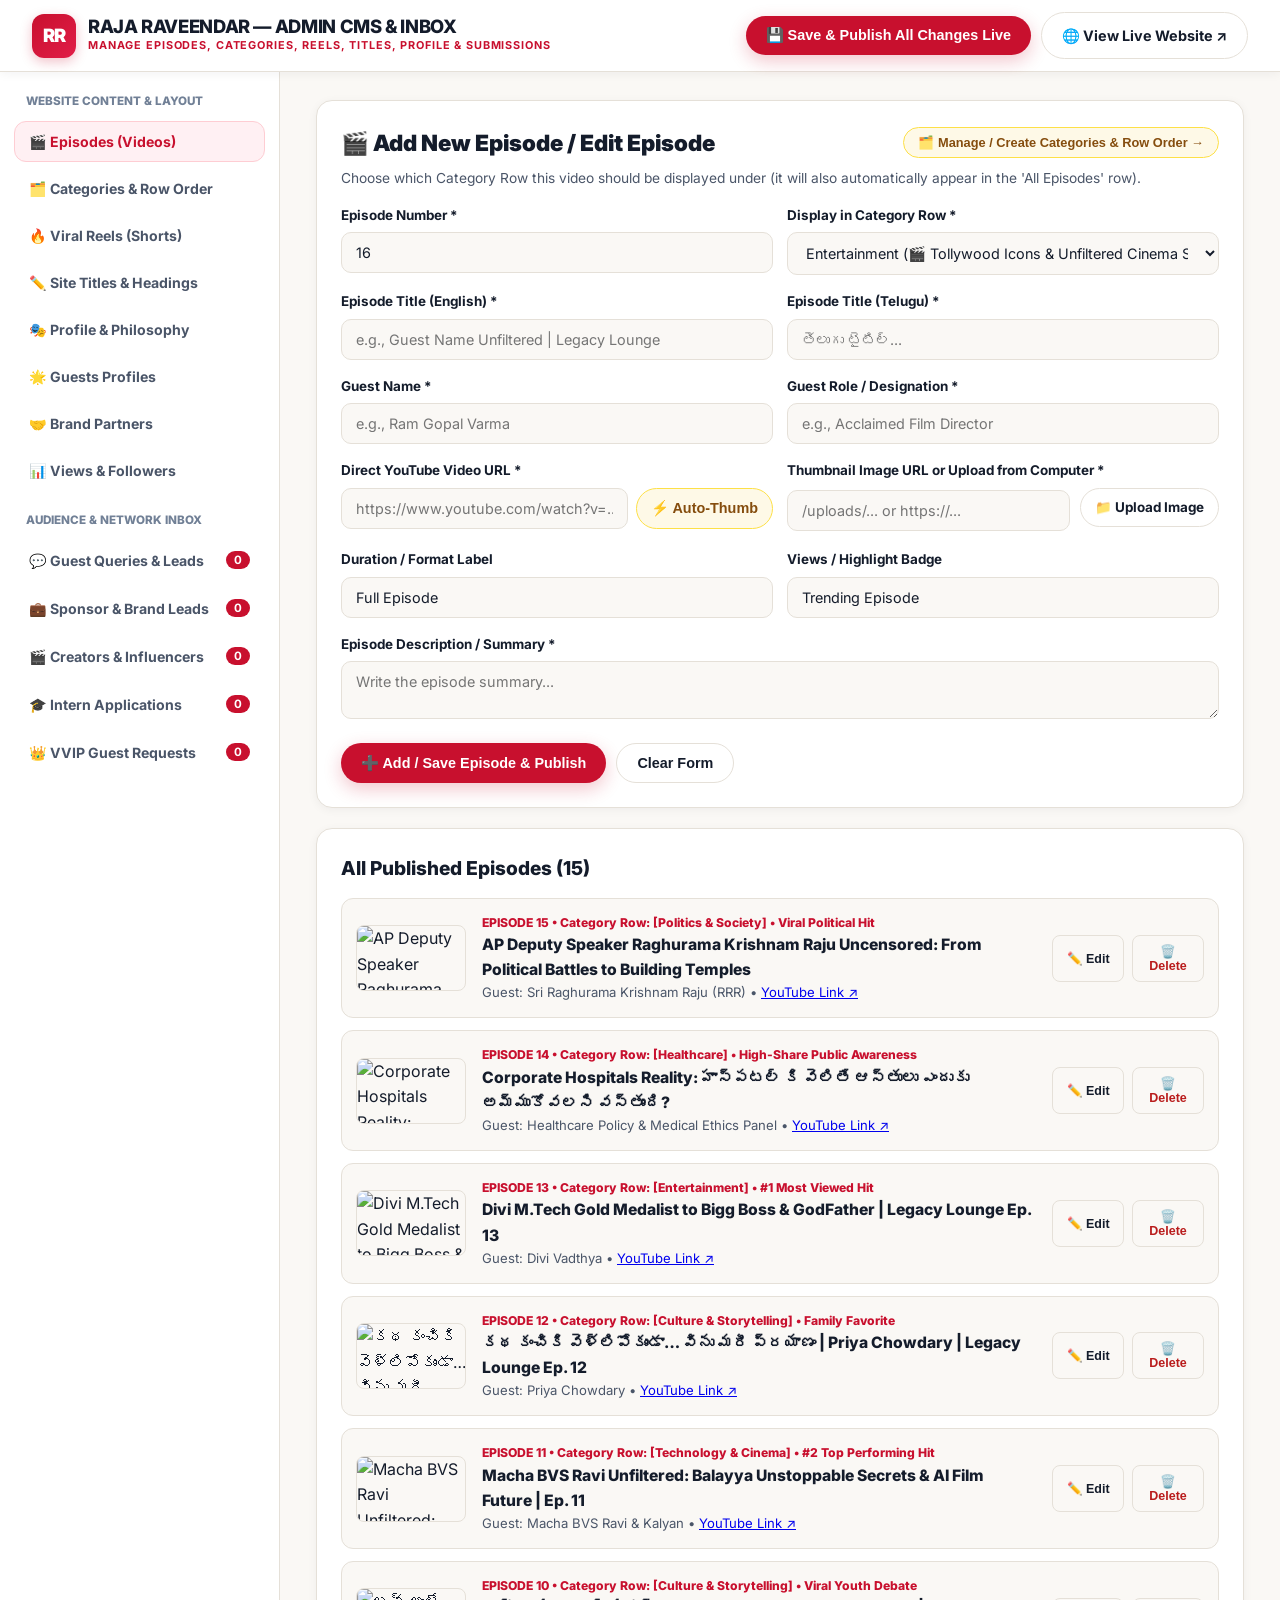
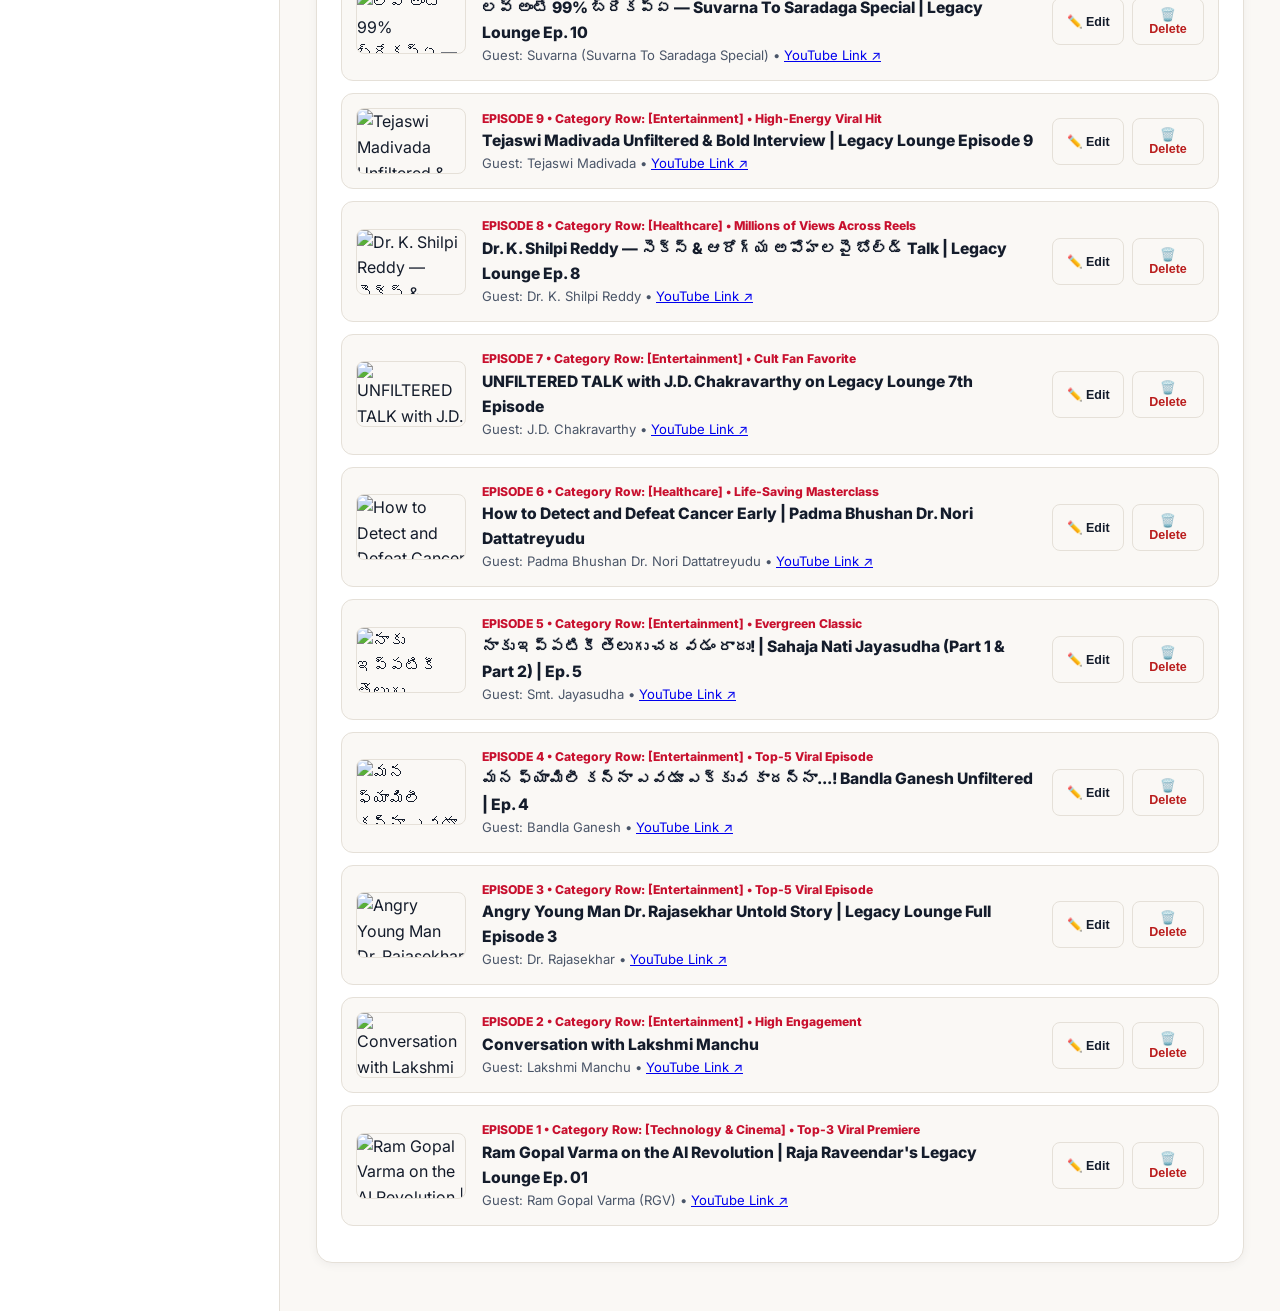
==== admin.html @ 118c758d "Initial commit: Raja Raveendar Legacy Lounge website, Admin CMS, backend server & media" ====
<!DOCTYPE html>
<html lang="en">
<head>
  <meta charset="UTF-8" />
  <meta name="viewport" content="width=device-width, initial-scale=1.0" />
  <title>Admin CMS & Leads Portal | Raja Raveendar Official Website</title>
  <link rel="preconnect" href="https://fonts.googleapis.com" />
  <link rel="preconnect" href="https://fonts.gstatic.com" crossorigin />
  <link href="https://fonts.googleapis.com/css2?family=Inter:wght@400;500;600;700;800;900&display=swap" rel="stylesheet" />
  <link rel="stylesheet" href="styles.css" />
  <style>
    .admin-layout {
      display: grid;
      grid-template-columns: 280px 1fr;
      min-height: calc(100vh - 75px);
    }
    .admin-sidebar {
      background: var(--bg-surface);
      border-right: 1px solid var(--border-light);
      padding: 20px 14px;
      display: flex;
      flex-direction: column;
      gap: 6px;
    }
    .admin-nav-btn {
      width: 100%;
      text-align: left;
      padding: 11px 14px;
      border-radius: 12px;
      border: 1px solid transparent;
      background: transparent;
      font-family: inherit;
      font-size: 0.88rem;
      font-weight: 700;
      color: var(--text-secondary);
      cursor: pointer;
      display: flex;
      align-items: center;
      justify-content: space-between;
      transition: var(--transition);
    }
    .admin-nav-btn:hover {
      background: var(--bg-primary);
      color: var(--text-primary);
    }
    .admin-nav-btn.active {
      background: var(--accent-crimson-light);
      color: var(--accent-crimson);
      border-color: #FECDD3;
    }
    .admin-main {
      padding: 28px 36px;
      background: var(--bg-primary);
    }
    .cms-card {
      background: var(--bg-surface);
      border: 1px solid var(--border-light);
      border-radius: 16px;
      padding: 24px;
      margin-bottom: 20px;
      box-shadow: var(--shadow-sm);
    }
    .cms-item-row {
      display: grid;
      grid-template-columns: 110px 1fr auto;
      gap: 16px;
      align-items: center;
      padding: 14px;
      border: 1px solid var(--border-light);
      border-radius: 12px;
      margin-bottom: 12px;
      background: var(--bg-primary);
    }
    .cms-item-row img {
      width: 110px;
      height: 66px;
      object-fit: cover;
      border-radius: 8px;
      border: 1px solid var(--border-light);
    }
    .inbox-badge {
      background: var(--accent-crimson);
      color: #FFF;
      font-size: 0.72rem;
      padding: 2px 8px;
      border-radius: 999px;
    }
    .upload-box {
      display: flex;
      gap: 10px;
      align-items: center;
      flex-wrap: wrap;
    }
  </style>
</head>
<body>

  <!-- Top Admin Header -->
  <header class="navbar">
    <div class="brand-logo">
      <div class="brand-monogram">RR</div>
      <div class="brand-text">
        <h1>RAJA RAVEENDAR — ADMIN CMS & INBOX</h1>
        <span>MANAGE EPISODES, CATEGORIES, REELS, TITLES, PROFILE & SUBMISSIONS</span>
      </div>
    </div>
    <div class="nav-actions">
      <button class="btn btn-primary" onclick="saveAllSiteDataToBackend()">
        💾 Save & Publish All Changes Live
      </button>
      <a href="index.html" target="_blank" class="btn btn-secondary">
        🌐 View Live Website ↗
      </a>
    </div>
  </header>

  <div class="admin-layout">
    <!-- Left Sidebar Navigation -->
    <aside class="admin-sidebar">
      <div style="font-size:0.73rem; font-weight:800; color:var(--text-muted); padding:0 12px 4px; text-transform:uppercase;">
        Website Content & Layout
      </div>
      <button class="admin-nav-btn active" data-tab="episodes" onclick="switchAdminTab('episodes')">
        <span>🎬 Episodes (Videos)</span>
      </button>
      <button class="admin-nav-btn" data-tab="categories" onclick="switchAdminTab('categories')">
        <span>🗂️ Categories & Row Order</span>
      </button>
      <button class="admin-nav-btn" data-tab="reels" onclick="switchAdminTab('reels')">
        <span>🔥 Viral Reels (Shorts)</span>
      </button>
      <button class="admin-nav-btn" data-tab="headings" onclick="switchAdminTab('headings')">
        <span>✏️ Site Titles & Headings</span>
      </button>
      <button class="admin-nav-btn" data-tab="personas" onclick="switchAdminTab('personas')">
        <span>🎭 Profile & Philosophy</span>
      </button>
      <button class="admin-nav-btn" data-tab="guests" onclick="switchAdminTab('guests')">
        <span>🌟 Guests Profiles</span>
      </button>
      <button class="admin-nav-btn" data-tab="sponsors" onclick="switchAdminTab('sponsors')">
        <span>🤝 Brand Partners</span>
      </button>
      <button class="admin-nav-btn" data-tab="stats" onclick="switchAdminTab('stats')">
        <span>📊 Views & Followers</span>
      </button>

      <div style="font-size:0.73rem; font-weight:800; color:var(--text-muted); padding:14px 12px 4px; text-transform:uppercase;">
        Audience & Network Inbox
      </div>
      <button class="admin-nav-btn" data-tab="inbox-guests" onclick="switchAdminTab('inbox-guests')">
        <span>💬 Guest Queries & Leads</span>
        <span class="inbox-badge" id="count-guestMessages">0</span>
      </button>
      <button class="admin-nav-btn" data-tab="inbox-sponsors" onclick="switchAdminTab('inbox-sponsors')">
        <span>💼 Sponsor & Brand Leads</span>
        <span class="inbox-badge" id="count-sponsorInquiries">0</span>
      </button>
      <button class="admin-nav-btn" data-tab="inbox-creators" onclick="switchAdminTab('inbox-creators')">
        <span>🎬 Creators & Influencers</span>
        <span class="inbox-badge" id="count-creatorRegistrations">0</span>
      </button>
      <button class="admin-nav-btn" data-tab="inbox-interns" onclick="switchAdminTab('inbox-interns')">
        <span>🎓 Intern Applications</span>
        <span class="inbox-badge" id="count-internshipApplications">0</span>
      </button>
      <button class="admin-nav-btn" data-tab="inbox-vvip" onclick="switchAdminTab('inbox-vvip')">
        <span>👑 VVIP Guest Requests</span>
        <span class="inbox-badge" id="count-vvipApplications">0</span>
      </button>
    </aside>

    <!-- Main Content Area -->
    <main class="admin-main" id="admin-main-panel"></main>
  </div>

  <div class="toast-container" id="toast-container"></div>

  <script src="data.js"></script>
  <script>
    let currentTab = "episodes";
    let editingEpisodeIndex = -1;
    let editingReelIndex = -1;
    let editingPersonaIndex = 0;
    let editingCategoryIndex = -1;
    let editingGuestIndex = -1;
    let editingSponsorIndex = -1;

    let submissionsData = {
      guestMessages: [],
      sponsorInquiries: [],
      brandMessages: [],
      creatorRegistrations: [],
      internshipApplications: [],
      vvipApplications: [],
      viewerQuestions: [],
      episodeComments: []
    };

    // Ensure categories array exists
    if (!window.RR_DATA.categories || !window.RR_DATA.categories.length) {
      window.RR_DATA.categories = [
        { id: "cat-all", name: "All Episodes", rowTitleEn: "🏆 Raja’s Legacy Lounge — All 15 Published Episodes", rowTitleTe: "🏆 రాజాస్ లెగసీ లాంజ్ — మొత్తం 15 ఎపిసోడ్‌లు", isAllRow: true, visible: true },
        { id: "cat-ent", name: "Entertainment", rowTitleEn: "🎬 Tollywood Icons & Unfiltered Cinema Stories", rowTitleTe: "🎬 సినిమా ప్రముఖుల అన్‌ఫిల్టర్డ్ ఎపిసోడ్‌లు (Entertainment)", isAllRow: false, visible: true },
        { id: "cat-health", name: "Healthcare", rowTitleEn: "🏥 Healthcare: Dr. Nori Dattatreyudu, Dr. K. Shilpi Reddy & Hospital Reality", rowTitleTe: "🏥 ఆరోగ్యం, క్యాన్సర్ అవగాహన & కార్పొరేట్ హాస్పిటల్స్ (Healthcare)", isAllRow: false, visible: true },
        { id: "cat-tech", name: "Technology & Cinema", rowTitleEn: "🤖 AI in Cinema & Show Strategy (RGV, Macha BVS Ravi)", rowTitleTe: "🤖 సినిమాపై AI ప్రభావం & వ్యూహాలు (Technology & Cinema)", isAllRow: false, visible: true },
        { id: "cat-culture", name: "Culture & Storytelling", rowTitleEn: "📚 Culture, Indian Epics & Youth Perspectives", rowTitleTe: "📚 సంస్కృతి, కథలు & యువత (Culture & Storytelling)", isAllRow: false, visible: true },
        { id: "cat-politics", name: "Politics & Society", rowTitleEn: "🏛️ Politics, Governance & Grassroots Leadership", rowTitleTe: "🏛️ రాజకీయాలు & ప్రజా పాలన (Politics & Society)", isAllRow: false, visible: true }
      ];
    }

    function extractYouTubeId(url) {
      if (!url) return null;
      const match = String(url).match(/(?:v=|youtu\.be\/|embed\/|shorts\/)([a-zA-Z0-9_-]{11})/);
      return match && match[1] ? match[1] : null;
    }

    function resolveThumbUrl(thumb, fallbackVideoUrl) {
      const ytFromThumb = extractYouTubeId(thumb);
      if (ytFromThumb && !String(thumb).includes("img.youtube.com")) {
        return `https://img.youtube.com/vi/${ytFromThumb}/hqdefault.jpg`;
      }
      if (!thumb || thumb.trim() === "") {
        const ytFromVideo = extractYouTubeId(fallbackVideoUrl);
        if (ytFromVideo) return `https://img.youtube.com/vi/${ytFromVideo}/hqdefault.jpg`;
      }
      return thumb;
    }

    function showToast(msg) {
      const c = document.getElementById("toast-container");
      const t = document.createElement("div");
      t.className = "toast";
      t.innerHTML = msg;
      c.appendChild(t);
      setTimeout(() => t.remove(), 4000);
    }

    async function fetchSubmissions() {
      try {
        const res = await fetch("/api/submissions");
        const json = await res.json();
        if (json.ok && json.submissions) {
          submissionsData = json.submissions;
          updateInboxCounters();
        }
      } catch (e) {}
    }

    function updateInboxCounters() {
      const keys = ["guestMessages", "sponsorInquiries", "creatorRegistrations", "internshipApplications", "vvipApplications"];
      keys.forEach((k) => {
        const el = document.getElementById("count-" + k);
        if (el) {
          let total = (submissionsData[k] || []).length;
          if (k === "sponsorInquiries") total += (submissionsData.brandMessages || []).length;
          el.textContent = total;
        }
      });
    }

    async function saveAllSiteDataToBackend() {
      try {
        const res = await fetch("/api/admin/save-data", {
          method: "POST",
          headers: { "Content-Type": "application/json" },
          body: JSON.stringify({ data: window.RR_DATA })
        });
        const json = await res.json();
        if (json.ok) {
          showToast("✅ Published! All changes are now live on the main website.");
        } else {
          showToast("❌ Error saving: " + json.error);
        }
      } catch (err) {
        showToast("❌ Could not connect to server.py.");
      }
    }

    async function uploadImageFile(fileInputEl, targetInputId, previewImgId) {
      const file = fileInputEl.files[0];
      if (!file) return;
      const reader = new FileReader();
      reader.onload = async function (evt) {
        const dataUrl = evt.target.result;
        try {
          const res = await fetch("/api/upload", {
            method: "POST",
            headers: { "Content-Type": "application/json" },
            body: JSON.stringify({ filename: file.name, dataUrl })
          });
          const json = await res.json();
          if (json.ok) {
            document.getElementById(targetInputId).value = json.url;
            if (previewImgId && document.getElementById(previewImgId)) {
              document.getElementById(previewImgId).src = json.url;
            }
            showToast("📸 Image uploaded to " + json.url);
          }
        } catch (e) {
          showToast("❌ Upload failed: " + e.message);
        }
      };
      reader.readAsDataURL(file);
    }

    function autoFetchYouTubeThumb(ytInputId, thumbInputId) {
      const url = document.getElementById(ytInputId).value.trim();
      const ytId = extractYouTubeId(url);
      if (ytId) {
        const thumbUrl = `https://img.youtube.com/vi/${ytId}/hqdefault.jpg`;
        document.getElementById(thumbInputId).value = thumbUrl;
        showToast("✅ Auto-filled YouTube Thumbnail for Video ID: " + ytId);
      } else {
        showToast("ℹ️ Paste a YouTube video or Shorts URL (e.g. https://www.youtube.com/watch?v=... or /shorts/...) to auto-fetch thumbnail.");
      }
    }

    function switchAdminTab(tab) {
      currentTab = tab;
      document.querySelectorAll(".admin-nav-btn").forEach((b) => {
        b.classList.toggle("active", b.dataset.tab === tab);
      });
      renderCurrentTab();
    }

    function renderCurrentTab() {
      const panel = document.getElementById("admin-main-panel");
      if (currentTab === "episodes") return renderEpisodesCMS(panel);
      if (currentTab === "categories") return renderCategoriesCMS(panel);
      if (currentTab === "reels") return renderReelsCMS(panel);
      if (currentTab === "headings") return renderHeadingsCMS(panel);
      if (currentTab === "personas") return renderPersonasCMS(panel);
      if (currentTab === "guests") return renderGuestsCMS(panel);
      if (currentTab === "sponsors") return renderSponsorsCMS(panel);
      if (currentTab === "stats") return renderStatsCMS(panel);
      if (currentTab.startsWith("inbox-")) return renderInboxTab(panel, currentTab);
    }

    // ========================================================================
    // TAB 1: EPISODES CMS (Dynamic Category Selector)
    // ========================================================================
    function renderEpisodesCMS(panel) {
      const eps = window.RR_DATA.episodes;
      const selectableCats = window.RR_DATA.categories.filter((c) => !c.isAllRow);
      panel.innerHTML = `
        <div class="cms-card">
          <div style="display:flex; justify-content:space-between; align-items:center; flex-wrap:wrap; gap:10px; margin-bottom:6px;">
            <h2 style="font-size:1.4rem; font-weight:900;">🎬 Add New Episode / Edit Episode</h2>
            <button class="btn btn-gold" style="padding:7px 14px; font-size:0.8rem;" onclick="switchAdminTab('categories')">
              🗂️ Manage / Create Categories & Row Order →
            </button>
          </div>
          <p style="font-size:0.86rem; color:var(--text-secondary); margin-bottom:16px;">
            Choose which Category Row this video should be displayed under (it will also automatically appear in the 'All Episodes' row).
          </p>
          <form onsubmit="saveEpisodeForm(event)">
            <div class="dual-forms-grid" style="gap:14px;">
              <div class="form-group">
                <label>Episode Number *</label>
                <input type="number" id="ep-num" class="form-control" value="${eps.length + 1}" required />
              </div>
              <div class="form-group">
                <label>Display in Category Row *</label>
                <select id="ep-cat" class="form-control">
                  ${selectableCats.map((c) => `<option value="${c.name}">${c.name} (${c.rowTitleEn})</option>`).join("")}
                </select>
              </div>
            </div>
            <div class="dual-forms-grid" style="gap:14px;">
              <div class="form-group">
                <label>Episode Title (English) *</label>
                <input type="text" id="ep-title-en" class="form-control" placeholder="e.g., Guest Name Unfiltered | Legacy Lounge" required />
              </div>
              <div class="form-group">
                <label>Episode Title (Telugu) *</label>
                <input type="text" id="ep-title-te" class="form-control" placeholder="తెలుగు టైటిల్..." required />
              </div>
            </div>
            <div class="dual-forms-grid" style="gap:14px;">
              <div class="form-group">
                <label>Guest Name *</label>
                <input type="text" id="ep-guest" class="form-control" placeholder="e.g., Ram Gopal Varma" required />
              </div>
              <div class="form-group">
                <label>Guest Role / Designation *</label>
                <input type="text" id="ep-role" class="form-control" placeholder="e.g., Acclaimed Film Director" required />
              </div>
            </div>
            <div class="dual-forms-grid" style="gap:14px;">
              <div class="form-group">
                <label>Direct YouTube Video URL *</label>
                <div style="display:flex; gap:8px;">
                  <input type="text" id="ep-yt" class="form-control" placeholder="https://www.youtube.com/watch?v=..." oninput="autoFetchYouTubeThumb('ep-yt', 'ep-thumb')" required />
                  <button type="button" class="btn btn-gold" style="white-space:nowrap; padding:8px 14px;" onclick="autoFetchYouTubeThumb('ep-yt', 'ep-thumb')">
                    ⚡ Auto-Thumb
                  </button>
                </div>
              </div>
              <div class="form-group">
                <label>Thumbnail Image URL or Upload from Computer *</label>
                <div class="upload-box">
                  <input type="text" id="ep-thumb" class="form-control" style="flex:1;" placeholder="/uploads/... or https://..." required />
                  <label class="btn btn-secondary" style="padding:8px 14px; cursor:pointer;">
                    📁 Upload Image
                    <input type="file" accept="image/*" style="display:none;" onchange="uploadImageFile(this, 'ep-thumb')" />
                  </label>
                </div>
              </div>
            </div>
            <div class="dual-forms-grid" style="gap:14px;">
              <div class="form-group">
                <label>Duration / Format Label</label>
                <input type="text" id="ep-dur" class="form-control" value="Full Episode" />
              </div>
              <div class="form-group">
                <label>Views / Highlight Badge</label>
                <input type="text" id="ep-views" class="form-control" value="Trending Episode" />
              </div>
            </div>
            <div class="form-group">
              <label>Episode Description / Summary *</label>
              <textarea id="ep-sum" rows="2" class="form-control" placeholder="Write the episode summary..." required></textarea>
            </div>
            <div style="display:flex; gap:10px;">
              <button type="submit" class="btn btn-primary" id="ep-submit-btn">➕ Add / Save Episode & Publish</button>
              <button type="button" class="btn btn-secondary" onclick="resetEpisodeForm()">Clear Form</button>
            </div>
          </form>
        </div>

        <div class="cms-card">
          <h3 style="font-size:1.2rem; font-weight:800; margin-bottom:14px;">All Published Episodes (${eps.length})</h3>
          ${eps
            .map(
              (ep, idx) => `
            <div class="cms-item-row">
              <img src="${resolveThumbUrl(ep.thumbnail, ep.youtubeUrl)}" alt="${ep.title}" />
              <div>
                <div style="font-size:0.76rem; font-weight:800; color:var(--accent-crimson);">EPISODE ${ep.epNumber} • Category Row: [${ep.category}] • ${ep.views}</div>
                <div style="font-weight:800; font-size:0.98rem;">${ep.title}</div>
                <div style="font-size:0.82rem; color:var(--text-secondary);">Guest: ${ep.guestName} • <a href="${ep.youtubeUrl}" target="_blank">YouTube Link ↗</a></div>
              </div>
              <div style="display:flex; gap:8px;">
                <button class="ep-btn-sm" onclick="loadEpisodeIntoForm(${idx})">✏️ Edit</button>
                <button class="ep-btn-sm" style="color:#B91C1C;" onclick="deleteEpisode(${idx})">🗑️ Delete</button>
              </div>
            </div>
          `
            )
            .join("")}
        </div>
      `;
    }

    function loadEpisodeIntoForm(idx) {
      editingEpisodeIndex = idx;
      const ep = window.RR_DATA.episodes[idx];
      document.getElementById("ep-num").value = ep.epNumber;
      const catSel = document.getElementById("ep-cat");
      if (![...catSel.options].some((o) => o.value === ep.category)) {
        const opt = document.createElement("option");
        opt.value = ep.category;
        opt.textContent = ep.category;
        catSel.appendChild(opt);
      }
      catSel.value = ep.category;
      document.getElementById("ep-title-en").value = ep.title;
      document.getElementById("ep-title-te").value = ep.titleTe;
      document.getElementById("ep-guest").value = ep.guestName;
      document.getElementById("ep-role").value = ep.guestRole;
      document.getElementById("ep-yt").value = ep.youtubeUrl;
      document.getElementById("ep-thumb").value = ep.thumbnail;
      document.getElementById("ep-dur").value = ep.duration;
      document.getElementById("ep-views").value = ep.views;
      document.getElementById("ep-sum").value = ep.summary;
      document.getElementById("ep-submit-btn").textContent = "💾 Update Episode #" + ep.epNumber;
      window.scrollTo({ top: 0, behavior: "smooth" });
    }

    function resetEpisodeForm() {
      editingEpisodeIndex = -1;
      renderCurrentTab();
    }

    async function saveEpisodeForm(e) {
      e.preventDefault();
      const epNum = parseInt(document.getElementById("ep-num").value, 10);
      const ytUrl = document.getElementById("ep-yt").value.trim();
      let thumbUrl = document.getElementById("ep-thumb").value.trim();
      thumbUrl = resolveThumbUrl(thumbUrl, ytUrl);

      const newObj = {
        id: "ep-" + String(epNum).padStart(2, "0"),
        epNumber: epNum,
        category: document.getElementById("ep-cat").value,
        categoryLabel: document.getElementById("ep-cat").value,
        title: document.getElementById("ep-title-en").value.trim(),
        titleTe: document.getElementById("ep-title-te").value.trim(),
        guestId: "guest-" + String(epNum).padStart(2, "0"),
        guestName: document.getElementById("ep-guest").value.trim(),
        guestRole: document.getElementById("ep-role").value.trim(),
        duration: document.getElementById("ep-dur").value.trim(),
        views: document.getElementById("ep-views").value.trim(),
        releaseBadge: `EPISODE ${String(epNum).padStart(2, "0")}`,
        thumbnail: thumbUrl,
        youtubeUrl: ytUrl,
        summary: document.getElementById("ep-sum").value.trim(),
        takeaways: [
          "Unfiltered conversation on Raja's Legacy Lounge",
          "Key insights shared by " + document.getElementById("ep-guest").value.trim()
        ],
        references: [],
        discussions: [],
        poll: {
          question: "What did you enjoy most about this episode?",
          options: ["Unfiltered honesty", "Guest life lessons", "Raja Raveendar's questions", "Inspiring takeaways"],
          couponCode: "LEGACY" + epNum,
          sponsorReward: "Exclusive Partner Privilege Voucher"
        }
      };

      if (editingEpisodeIndex >= 0) {
        const old = window.RR_DATA.episodes[editingEpisodeIndex];
        newObj.takeaways = old.takeaways || newObj.takeaways;
        newObj.poll = old.poll || newObj.poll;
        window.RR_DATA.episodes[editingEpisodeIndex] = newObj;
        editingEpisodeIndex = -1;
      } else {
        window.RR_DATA.episodes.unshift(newObj);
      }

      await saveAllSiteDataToBackend();
      renderCurrentTab();
    }

    async function deleteEpisode(idx) {
      if (!confirm("Delete this episode?")) return;
      window.RR_DATA.episodes.splice(idx, 1);
      await saveAllSiteDataToBackend();
      renderCurrentTab();
    }

    // ========================================================================
    // TAB 2: CATEGORIES & ROW POSITION MANAGER
    // ========================================================================
    function renderCategoriesCMS(panel) {
      const cats = window.RR_DATA.categories;
      panel.innerHTML = `
        <div class="cms-card">
          <h2 style="font-size:1.4rem; font-weight:900; margin-bottom:6px;">🗂️ Create Category & Position Video Rows</h2>
          <p style="font-size:0.88rem; color:var(--text-secondary); margin-bottom:18px;">
            Every category below is displayed as a horizontal Netflix-style video row on your website (no clicking required by visitors). Use <strong>⬆️ Move Up</strong> and <strong>⬇️ Move Down</strong> to change the exact order of rows, or create a new category!
          </p>

          <form onsubmit="saveCategoryForm(event)" style="background:var(--bg-primary); padding:18px; border-radius:12px; border:1px solid var(--border-light); margin-bottom:20px;">
            <div style="font-weight:800; margin-bottom:10px;" id="cat-form-heading">➕ Create a New Category Row</div>
            <div class="dual-forms-grid" style="gap:12px;">
              <div class="form-group">
                <label>Category Short Name (Used in Episode Dropdown) *</label>
                <input type="text" id="cat-name" class="form-control" placeholder="e.g., Spiritual & Life / Business" required />
              </div>
              <div class="form-group">
                <label>Row Heading Displayed on Site (English) *</label>
                <input type="text" id="cat-title-en" class="form-control" placeholder="e.g., 🕉️ Spiritual & Life Wisdom Episodes" required />
              </div>
            </div>
            <div class="form-group">
              <label>Row Heading Displayed on Site (Telugu) *</label>
              <input type="text" id="cat-title-te" class="form-control" placeholder="e.g., 🕉️ ఆధ్యాత్మిక & జీవన విధానం ఎపిసోడ్‌లు" required />
            </div>
            <div style="display:flex; gap:10px;">
              <button type="submit" class="btn btn-primary" id="cat-submit-btn">➕ Save Category Row & Publish</button>
              <button type="button" class="btn btn-secondary" onclick="editingCategoryIndex=-1; renderCurrentTab();">Reset</button>
            </div>
          </form>

          <h3 style="font-size:1.15rem; font-weight:800; margin-bottom:12px;">Current Category Rows & Display Order (Top to Bottom)</h3>
          ${cats
            .map((c, idx) => {
              const count = c.isAllRow
                ? window.RR_DATA.episodes.length
                : window.RR_DATA.episodes.filter((e) => e.category === c.name).length;
              return `
              <div class="cms-item-row" style="grid-template-columns: 50px 1fr auto;">
                <div style="font-weight:900; font-size:1.1rem; color:var(--accent-crimson); text-align:center;">
                  #${idx + 1}
                </div>
                <div>
                  <div style="font-weight:800; font-size:1rem;">
                    ${c.rowTitleEn}
                    <span class="pill-badge ${c.visible !== false ? "pill-gold" : ""}" style="margin-left:6px;">
                      ${c.name} (${count} Videos)
                    </span>
                  </div>
                  <div style="font-size:0.82rem; color:var(--text-secondary); margin-top:2px;">Telugu: ${c.rowTitleTe}</div>
                </div>
                <div style="display:flex; gap:6px; align-items:center; flex-wrap:wrap;">
                  <button class="ep-btn-sm" onclick="moveCategory(${idx}, -1)" ${idx === 0 ? "disabled" : ""} title="Move Row Up">⬆️ Up</button>
                  <button class="ep-btn-sm" onclick="moveCategory(${idx}, 1)" ${idx === cats.length - 1 ? "disabled" : ""} title="Move Row Down">⬇️ Down</button>
                  <button class="ep-btn-sm" onclick="toggleCategoryVisibility(${idx})">
                    ${c.visible !== false ? "👁️ Visible" : "🙈 Hidden"}
                  </button>
                  <button class="ep-btn-sm" onclick="editCategory(${idx})">✏️ Edit</button>
                  ${
                    !c.isAllRow
                      ? `<button class="ep-btn-sm" style="color:#B91C1C;" onclick="deleteCategory(${idx})">🗑️</button>`
                      : ""
                  }
                </div>
              </div>
            `;
            })
            .join("")}
        </div>
      `;
    }

    async function moveCategory(idx, dir) {
      const cats = window.RR_DATA.categories;
      const target = idx + dir;
      if (target < 0 || target >= cats.length) return;
      const temp = cats[idx];
      cats[idx] = cats[target];
      cats[target] = temp;
      await saveAllSiteDataToBackend();
      renderCurrentTab();
    }

    async function toggleCategoryVisibility(idx) {
      const c = window.RR_DATA.categories[idx];
      c.visible = c.visible === false ? true : false;
      await saveAllSiteDataToBackend();
      renderCurrentTab();
    }

    function editCategory(idx) {
      editingCategoryIndex = idx;
      const c = window.RR_DATA.categories[idx];
      document.getElementById("cat-form-heading").textContent = `✏️ Editing Category Row #${idx + 1}: ${c.name}`;
      document.getElementById("cat-name").value = c.name;
      document.getElementById("cat-title-en").value = c.rowTitleEn;
      document.getElementById("cat-title-te").value = c.rowTitleTe;
      document.getElementById("cat-submit-btn").textContent = "💾 Update Category Row & Publish";
    }

    async function saveCategoryForm(e) {
      e.preventDefault();
      const name = document.getElementById("cat-name").value.trim();
      const rowTitleEn = document.getElementById("cat-title-en").value.trim();
      const rowTitleTe = document.getElementById("cat-title-te").value.trim();

      if (editingCategoryIndex >= 0) {
        const old = window.RR_DATA.categories[editingCategoryIndex];
        const oldName = old.name;
        old.name = name;
        old.rowTitleEn = rowTitleEn;
        old.rowTitleTe = rowTitleTe;
        // Update episodes that used the old category name
        if (oldName !== name && !old.isAllRow) {
          window.RR_DATA.episodes.forEach((ep) => {
            if (ep.category === oldName) ep.category = name;
          });
        }
        editingCategoryIndex = -1;
      } else {
        window.RR_DATA.categories.push({
          id: "cat-" + Date.now(),
          name,
          rowTitleEn,
          rowTitleTe,
          isAllRow: false,
          visible: true
        });
      }
      await saveAllSiteDataToBackend();
      renderCurrentTab();
    }

    async function deleteCategory(idx) {
      if (!confirm("Delete this category row?")) return;
      window.RR_DATA.categories.splice(idx, 1);
      await saveAllSiteDataToBackend();
      renderCurrentTab();
    }

    // ========================================================================
    // TAB 3: VIRAL REELS CMS (With Auto-YouTube Shorts Thumbnail & Video Preview)
    // ========================================================================
    function renderReelsCMS(panel) {
      const reels = window.RR_DATA.viralReels;
      panel.innerHTML = `
        <div class="cms-card">
          <h2 style="font-size:1.4rem; font-weight:900; margin-bottom:6px;">🔥 Add / Edit Viral Reel (YouTube Shorts / IG Reel)</h2>
          <p style="font-size:0.86rem; color:var(--text-secondary); margin-bottom:14px;">
            Paste a YouTube Shorts link (e.g. <code>https://www.youtube.com/shorts/yHt6xzpRjmA</code>)—it will automatically generate the cover thumbnail AND play the video inside the Reel preview modal!
          </p>
          <form onsubmit="saveReelForm(event)">
            <div class="dual-forms-grid" style="gap:12px;">
              <div class="form-group">
                <label>Reel Title (English) *</label>
                <input type="text" id="rl-title" class="form-control" required />
              </div>
              <div class="form-group">
                <label>Reel Title (Telugu) *</label>
                <input type="text" id="rl-title-te" class="form-control" required />
              </div>
            </div>
            <div class="dual-forms-grid" style="gap:12px;">
              <div class="form-group">
                <label>Guest & Episode Reference *</label>
                <input type="text" id="rl-guest" class="form-control" placeholder="e.g., Bandla Ganesh (Ep 04)" required />
              </div>
              <div class="form-group">
                <label>Views Count *</label>
                <input type="text" id="rl-views" class="form-control" placeholder="e.g., 30,31,238 Views" required />
              </div>
            </div>
            <div class="dual-forms-grid" style="gap:12px;">
              <div class="form-group">
                <label>YouTube Shorts / Reel Video Link *</label>
                <div style="display:flex; gap:8px;">
                  <input type="text" id="rl-video" class="form-control" placeholder="https://www.youtube.com/shorts/..." oninput="autoFetchYouTubeThumb('rl-video', 'rl-thumb')" required />
                  <button type="button" class="btn btn-gold" style="white-space:nowrap; padding:8px 14px;" onclick="autoFetchYouTubeThumb('rl-video', 'rl-thumb')">
                    ⚡ Auto-Thumb
                  </button>
                </div>
              </div>
              <div class="form-group">
                <label>Reel Cover Image URL (Auto-filled or Upload Custom Image) *</label>
                <div class="upload-box">
                  <input type="text" id="rl-thumb" class="form-control" style="flex:1;" placeholder="Auto-filled from Shorts URL or upload image" required />
                  <label class="btn btn-secondary" style="padding:8px 14px; cursor:pointer;">
                    📁 Upload Cover
                    <input type="file" accept="image/*" style="display:none;" onchange="uploadImageFile(this, 'rl-thumb')" />
                  </label>
                </div>
              </div>
            </div>
            <div class="form-group">
              <label>Key Quote / Story Description *</label>
              <textarea id="rl-quote" rows="2" class="form-control" required></textarea>
            </div>
            <div style="display:flex; gap:10px;">
              <button type="submit" class="btn btn-primary" id="rl-submit-btn">➕ Save Viral Reel & Publish</button>
              <button type="button" class="btn btn-secondary" onclick="editingReelIndex=-1; renderCurrentTab();">Clear</button>
            </div>
          </form>
        </div>

        <div class="cms-card">
          <h3 style="margin-bottom:14px;">Current Viral Reels (${reels.length})</h3>
          ${reels
            .map((r, i) => {
              const thumbSrc = resolveThumbUrl(r.thumbnail, r.videoUrl);
              return `
              <div class="cms-item-row">
                <img src="${thumbSrc}" alt="${r.title}" style="height:90px; width:64px; object-fit:cover;" />
                <div>
                  <div style="font-size:0.75rem; font-weight:800; color:var(--accent-crimson);">🔥 ${r.views} • ${r.guest}</div>
                  <div style="font-weight:800;">${r.title}</div>
                  <div style="font-size:0.82rem; color:var(--text-secondary);">${r.titleTe}</div>
                </div>
                <div style="display:flex; gap:8px;">
                  <button class="ep-btn-sm" onclick="editReel(${i})">✏️ Edit</button>
                  <button class="ep-btn-sm" style="color:#B91C1C;" onclick="window.RR_DATA.viralReels.splice(${i},1); saveAllSiteDataToBackend(); renderCurrentTab();">🗑️ Remove</button>
                </div>
              </div>
            `;
            })
            .join("")}
        </div>
      `;
    }

    function editReel(idx) {
      editingReelIndex = idx;
      const r = window.RR_DATA.viralReels[idx];
      document.getElementById("rl-title").value = r.title || "";
      document.getElementById("rl-title-te").value = r.titleTe || "";
      document.getElementById("rl-guest").value = r.guest || "";
      document.getElementById("rl-views").value = r.views || "";
      document.getElementById("rl-video").value = r.videoUrl || r.thumbnail || "";
      document.getElementById("rl-thumb").value = resolveThumbUrl(r.thumbnail, r.videoUrl) || "";
      document.getElementById("rl-quote").value = r.quote || "";
      document.getElementById("rl-submit-btn").textContent = "💾 Update Viral Reel & Publish";
      window.scrollTo({ top: 0, behavior: "smooth" });
    }

    async function saveReelForm(e) {
      e.preventDefault();
      const videoUrl = document.getElementById("rl-video").value.trim();
      let thumb = document.getElementById("rl-thumb").value.trim();
      thumb = resolveThumbUrl(thumb, videoUrl);

      const obj = {
        id: editingReelIndex >= 0 ? window.RR_DATA.viralReels[editingReelIndex].id : "reel-" + Date.now(),
        title: document.getElementById("rl-title").value.trim(),
        titleTe: document.getElementById("rl-title-te").value.trim(),
        category: "Entertainment",
        views: document.getElementById("rl-views").value.trim(),
        likes: "50K+ Likes",
        guest: document.getElementById("rl-guest").value.trim(),
        videoUrl,
        thumbnail: thumb,
        quote: document.getElementById("rl-quote").value.trim()
      };

      if (editingReelIndex >= 0) {
        window.RR_DATA.viralReels[editingReelIndex] = obj;
        editingReelIndex = -1;
      } else {
        window.RR_DATA.viralReels.unshift(obj);
      }
      await saveAllSiteDataToBackend();
      renderCurrentTab();
    }

    // ========================================================================
    // TAB 4: SITE TITLES, HEADINGS & BADGES EDITOR
    // ========================================================================
    function renderHeadingsCMS(panel) {
      const en = window.RR_DATA.i18n.en;
      const te = window.RR_DATA.i18n.te;
      const fields = [
        { key: "catalogBadge", label: "Episodes Catalog Top Badge (e.g., RAJA RAVEENDAR TALKS - LEGACY LOUNGE)" },
        { key: "catalogTitle", label: "Episodes Catalog Main Heading (e.g., Raja’s Legacy Lounge — All 15 Published Episodes)" },
        { key: "catalogSub", label: "Episodes Catalog Subtitle / Description" },
        { key: "personaBadge", label: "Profile Section Top Badge (e.g., PROFILE & GUIDING PHILOSOPHY)" },
        { key: "personaTitle", label: "Profile Section Main Heading (e.g., What Sets Raja Raveendar & Legacy Lounge Apart)" },
        { key: "personaSub", label: "Profile Section Subtitle" },
        { key: "milestoneBadge", label: "Top Announcement Ribbon Text" },
        { key: "brandSub", label: "Header Logo Subtitle (Below RAJA RAVEENDAR)" },
        { key: "heroTag", label: "Hero Banner Top Badge" },
        { key: "heroTitle", label: "Hero Banner Main Heading" },
        { key: "heroTitleTe", label: "Hero Banner Highlight Quote / Subheading" },
        { key: "heroDesc", label: "Hero Banner Description Paragraph" },
        { key: "reelsBadge", label: "Viral Reels Section Badge" },
        { key: "reelsTitle", label: "Viral Reels Section Heading" },
        { key: "reelsSub", label: "Viral Reels Section Subtitle" },
        { key: "statsTitle", label: "Analytics Section Heading" },
        { key: "guestsTitle", label: "Guests Section Heading" },
        { key: "communityTitle", label: "Community Discussions Section Heading" },
        { key: "sponsorsTitle", label: "Brand Partners Section Heading" },
        { key: "networkTitle", label: "Creators & Interns Network Section Heading" }
      ];

      panel.innerHTML = `
        <div class="cms-card">
          <div style="display:flex; justify-content:space-between; align-items:center; margin-bottom:14px;">
            <div>
              <h2 style="font-size:1.4rem; font-weight:900;">✏️ Edit Website Titles, Badges & Section Headings</h2>
              <p style="font-size:0.86rem; color:var(--text-secondary);">
                Change any heading or badge below (in English & Telugu) and click <strong>Save & Publish</strong>.
              </p>
            </div>
            <button class="btn btn-primary" onclick="saveAllSiteDataToBackend()">💾 Save Headings Live</button>
          </div>

          ${fields
            .map(
              (f) => `
            <div style="background:var(--bg-primary); padding:14px 16px; border-radius:12px; border:1px solid var(--border-light); margin-bottom:12px;">
              <div style="font-weight:800; font-size:0.86rem; color:var(--accent-crimson); margin-bottom:8px;">${f.label}</div>
              <div class="dual-forms-grid" style="gap:12px;">
                <div class="form-group" style="margin-bottom:0;">
                  <label>English Text</label>
                  <input type="text" class="form-control" value="${(en[f.key] || "").replace(/"/g, "&quot;")}"
                         oninput="window.RR_DATA.i18n.en['${f.key}'] = this.value" />
                </div>
                <div class="form-group" style="margin-bottom:0;">
                  <label>Telugu Text (తెలుగు)</label>
                  <input type="text" class="form-control" value="${(te[f.key] || "").replace(/"/g, "&quot;")}"
                         oninput="window.RR_DATA.i18n.te['${f.key}'] = this.value" />
                </div>
              </div>
            </div>
          `
            )
            .join("")}

          <button class="btn btn-primary" style="width:100%;" onclick="saveAllSiteDataToBackend()">
            💾 Save & Publish All Title Changes Live
          </button>
        </div>
      `;
    }

    // ========================================================================
    // TAB 5: PROFILE & GUIDING PHILOSOPHY EDITOR (TEXT & IMAGE)
    // ========================================================================
    function renderPersonasCMS(panel) {
      const en = window.RR_DATA.i18n.en;
      const personas = window.RR_DATA.personas;
      const activeP = personas[editingPersonaIndex] || personas[0];

      panel.innerHTML = `
        <div class="cms-card">
          <h2 style="font-size:1.4rem; font-weight:900; margin-bottom:6px;">🎭 Edit "Profile & Guiding Philosophy" Section & Images</h2>
          <p style="font-size:0.86rem; color:var(--text-secondary); margin-bottom:16px;">
            Edit the section heading (<em>PROFILE & GUIDING PHILOSOPHY / What Sets Raja Raveendar & Legacy Lounge Apart</em>) and each of the 4 profile tabs (including text, bullet points, and uploading a photo).
          </p>

          <!-- Section Header Fields -->
          <div style="background:var(--bg-primary); padding:16px; border-radius:12px; border:1px solid var(--border-light); margin-bottom:20px;">
            <div style="font-weight:800; margin-bottom:10px; color:var(--accent-crimson);">Section Header Texts</div>
            <div class="dual-forms-grid" style="gap:12px;">
              <div class="form-group" style="margin-bottom:8px;">
                <label>Top Badge Text</label>
                <input type="text" class="form-control" value="${(en.personaBadge || "PROFILE & GUIDING PHILOSOPHY").replace(/"/g, "&quot;")}"
                       oninput="window.RR_DATA.i18n.en.personaBadge = this.value" />
              </div>
              <div class="form-group" style="margin-bottom:8px;">
                <label>Main Section Heading</label>
                <input type="text" class="form-control" value="${(en.personaTitle || "").replace(/"/g, "&quot;")}"
                       oninput="window.RR_DATA.i18n.en.personaTitle = this.value" />
              </div>
            </div>
            <div class="form-group" style="margin-bottom:0;">
              <label>Section Subtitle</label>
              <input type="text" class="form-control" value="${(en.personaSub || "").replace(/"/g, "&quot;")}"
                     oninput="window.RR_DATA.i18n.en.personaSub = this.value" />
            </div>
          </div>

          <!-- Select which of the 4 Profile Tabs to Edit -->
          <div style="margin-bottom:16px;">
            <div style="font-weight:800; font-size:0.9rem; margin-bottom:8px;">Select Profile Tab to Edit Text & Image:</div>
            <div style="display:flex; gap:8px; flex-wrap:wrap;">
              ${personas
                .map(
                  (p, idx) => `
                <button type="button" class="persona-tab-btn ${idx === editingPersonaIndex ? "active" : ""}"
                        onclick="editingPersonaIndex=${idx}; renderCurrentTab();">
                  Tab ${idx + 1}: ${p.role}
                </button>
              `
                )
                .join("")}
            </div>
          </div>

          <!-- Active Profile Tab Editor -->
          <form onsubmit="savePersonaTabForm(event)" style="background:var(--bg-primary); padding:20px; border-radius:14px; border:1px solid var(--border-light);">
            <div style="display:grid; grid-template-columns: 1fr 240px; gap:20px; align-items:start;">
              <div>
                <div class="dual-forms-grid" style="gap:12px;">
                  <div class="form-group">
                    <label>Tab Button Title (English) *</label>
                    <input type="text" id="p-role" class="form-control" value="${activeP.role.replace(/"/g, "&quot;")}" required />
                  </div>
                  <div class="form-group">
                    <label>Tab Button Title (Telugu) *</label>
                    <input type="text" id="p-role-te" class="form-control" value="${(activeP.roleTe || "").replace(/"/g, "&quot;")}" required />
                  </div>
                </div>
                <div class="dual-forms-grid" style="gap:12px;">
                  <div class="form-group">
                    <label>Small Badge Text *</label>
                    <input type="text" id="p-badge" class="form-control" value="${activeP.badge.replace(/"/g, "&quot;")}" required />
                  </div>
                  <div class="form-group">
                    <label>Main Headline *</label>
                    <input type="text" id="p-headline" class="form-control" value="${activeP.headline.replace(/"/g, "&quot;")}" required />
                  </div>
                </div>
                <div class="form-group">
                  <label>Paragraph Description *</label>
                  <textarea id="p-desc" rows="3" class="form-control" required>${activeP.description}</textarea>
                </div>
                <div class="form-group">
                  <label>3 Key Bullet Highlights (One per line) *</label>
                  <textarea id="p-highlights" rows="3" class="form-control" required>${(activeP.highlights || []).join("\n")}</textarea>
                </div>
                <div class="form-group">
                  <label>Profile Image URL or Upload from Computer *</label>
                  <div class="upload-box">
                    <input type="text" id="p-img" class="form-control" style="flex:1;" value="${activeP.image}" oninput="document.getElementById('p-img-preview').src = this.value" required />
                    <label class="btn btn-secondary" style="padding:8px 14px; cursor:pointer;">
                      📁 Upload Photo
                      <input type="file" accept="image/*" style="display:none;" onchange="uploadImageFile(this, 'p-img', 'p-img-preview')" />
                    </label>
                  </div>
                </div>
              </div>

              <div>
                <label style="font-size:0.8rem; font-weight:800; display:block; margin-bottom:6px;">Live Image Preview:</label>
                <img id="p-img-preview" src="${activeP.image}" alt="${activeP.role}" style="width:100%; aspect-ratio:16/10; object-fit:cover; border-radius:12px; border:1px solid var(--border-light);" />
              </div>
            </div>

            <button type="submit" class="btn btn-primary" style="width:100%; margin-top:12px;">
              💾 Save Profile Section & Publish Live
            </button>
          </form>
        </div>
      `;
    }

    async function savePersonaTabForm(e) {
      e.preventDefault();
      const p = window.RR_DATA.personas[editingPersonaIndex];
      p.role = document.getElementById("p-role").value.trim();
      p.roleTe = document.getElementById("p-role-te").value.trim();
      p.badge = document.getElementById("p-badge").value.trim();
      p.headline = document.getElementById("p-headline").value.trim();
      p.description = document.getElementById("p-desc").value.trim();
      p.highlights = document
        .getElementById("p-highlights")
        .value.split("\n")
        .map((s) => s.trim())
        .filter(Boolean);
      p.image = document.getElementById("p-img").value.trim();

      await saveAllSiteDataToBackend();
      renderCurrentTab();
    }

    // ========================================================================
    // TAB 6: GUESTS PROFILES CMS (Add, Edit, Upload Photo & Reorder)
    // ========================================================================
    function renderGuestsCMS(panel) {
      const guests = window.RR_DATA.guests;
      const cats = window.RR_DATA.categories.filter((c) => !c.isAllRow);
      panel.innerHTML = `
        <div class="cms-card">
          <div style="display:flex; justify-content:space-between; align-items:center; margin-bottom:12px;">
            <div>
              <h2 style="font-size:1.4rem; font-weight:900;" id="g-form-heading">
                ${editingGuestIndex >= 0 ? `✏️ Editing Guest Profile: ${guests[editingGuestIndex].name}` : "🌟 Add / Edit Distinguished Guest Profile"}
              </h2>
              <p style="font-size:0.85rem; color:var(--text-secondary);">
                Click <strong>✏️ Edit</strong> on any guest below to modify their name, designation, photo, bio, or tags.
              </p>
            </div>
            <button type="button" class="btn btn-secondary" style="padding:8px 16px;" onclick="resetGuestForm()">🔄 Clear / Add New</button>
          </div>

          <form onsubmit="saveGuestProfileForm(event)">
            <div style="display:grid; grid-template-columns: 1fr 180px; gap:20px; align-items:start;">
              <div>
                <div class="dual-forms-grid" style="gap:12px;">
                  <div class="form-group">
                    <label>Guest Full Name *</label>
                    <input type="text" id="g-name" class="form-control" placeholder="e.g., Dr. Nori Dattatreyudu" required />
                  </div>
                  <div class="form-group">
                    <label>Domain / Category *</label>
                    <select id="g-dom" class="form-control">
                      ${cats.map((c) => `<option value="${c.name}">${c.name}</option>`).join("")}
                    </select>
                  </div>
                </div>
                <div class="dual-forms-grid" style="gap:12px;">
                  <div class="form-group">
                    <label>Designation / Title *</label>
                    <input type="text" id="g-title" class="form-control" placeholder="e.g., Padma Bhushan Awardee & World-Renowned Oncologist" required />
                  </div>
                  <div class="form-group">
                    <label>Organization / Affiliation *</label>
                    <input type="text" id="g-org" class="form-control" placeholder="e.g., Memorial Sloan Kettering / KIMS Cuddles" value="Raja’s Legacy Lounge" required />
                  </div>
                </div>
                <div class="dual-forms-grid" style="gap:12px;">
                  <div class="form-group">
                    <label>Episode Reference *</label>
                    <input type="text" id="g-ep" class="form-control" placeholder="e.g., Episode 09" required />
                  </div>
                  <div class="form-group">
                    <label>Specialties / Highlights (Comma-separated)</label>
                    <input type="text" id="g-spec" class="form-control" placeholder="e.g., Cancer Cure Innovations, Padma Bhushan 2026" />
                  </div>
                </div>
                <div class="form-group">
                  <label>Guest Photo (Upload Photo from Computer or Paste Image URL) *</label>
                  <div class="upload-box">
                    <input type="text" id="g-avatar" class="form-control" style="flex:1;" placeholder="Paste image URL or click Upload Guest Photo..." oninput="updateGuestPhotoPreview(this.value)" required />
                    <label class="btn btn-secondary" style="padding:8px 14px; cursor:pointer;">
                      📁 Upload Guest Photo
                      <input type="file" accept="image/*" style="display:none;" onchange="uploadImageFile(this, 'g-avatar', 'g-avatar-preview')" />
                    </label>
                  </div>
                </div>
                <div class="form-group">
                  <label>Bio Summary *</label>
                  <textarea id="g-bio" rows="3" class="form-control" placeholder="Short biography and episode highlights..." required></textarea>
                </div>
              </div>

              <div style="text-align:center; background:var(--bg-primary); padding:16px; border-radius:14px; border:1px solid var(--border-light);">
                <label style="font-size:0.78rem; font-weight:800; display:block; margin-bottom:10px; color:var(--text-secondary);">Photo Preview</label>
                <img id="g-avatar-preview" src="https://images.unsplash.com/photo-1534528741775-53994a69daeb?auto=format&fit=crop&w=300&q=80" alt="Guest Preview" style="width:110px; height:110px; border-radius:50%; object-fit:cover; border:3px solid var(--accent-crimson); margin:0 auto;" />
              </div>
            </div>

            <div style="display:flex; gap:10px; margin-top:8px;">
              <button type="submit" class="btn btn-primary" id="g-submit-btn">
                ${editingGuestIndex >= 0 ? "💾 Update Guest Profile & Publish" : "➕ Add Guest Profile & Publish"}
              </button>
              <button type="button" class="btn btn-secondary" onclick="resetGuestForm()">Cancel / Clear</button>
            </div>
          </form>
        </div>

        <div class="cms-card">
          <h3 style="margin-bottom:14px;">All Featured Guests (${guests.length})</h3>
          ${guests
            .map(
              (g, i) => `
            <div class="cms-item-row" style="${editingGuestIndex === i ? "border:2px solid var(--accent-crimson); background:#FFF5F5;" : ""}">
              <img src="${g.avatar}" alt="${g.name}" style="width:66px; height:66px; border-radius:50%; object-fit:cover;" />
              <div>
                <div style="display:flex; align-items:center; gap:8px; flex-wrap:wrap;">
                  <span style="font-weight:800; font-size:1rem;">${g.name} (${g.episodeRef})</span>
                  <span class="pill-badge pill-crimson">${g.domain || "Guest"}</span>
                </div>
                <div style="font-size:0.82rem; font-weight:700; color:var(--accent-gold); margin-top:2px;">${g.title} • ${g.org || "Raja’s Legacy Lounge"}</div>
                <div style="font-size:0.82rem; color:var(--text-secondary); margin-top:3px;">${g.bio}</div>
              </div>
              <div style="display:flex; gap:6px; flex-wrap:wrap;">
                <button class="ep-btn-sm" onclick="moveGuest(${i}, -1)" ${i === 0 ? "disabled" : ""} title="Move Up">⬆️</button>
                <button class="ep-btn-sm" onclick="moveGuest(${i}, 1)" ${i === guests.length - 1 ? "disabled" : ""} title="Move Down">⬇️</button>
                <button class="ep-btn-sm" style="border-color:var(--accent-crimson); color:var(--accent-crimson);" onclick="editGuest(${i})">✏️ Edit</button>
                <button class="ep-btn-sm" style="color:#B91C1C;" onclick="deleteGuest(${i})">🗑️ Remove</button>
              </div>
            </div>
          `
            )
            .join("")}
        </div>
      `;

      if (editingGuestIndex >= 0 && guests[editingGuestIndex]) {
        populateGuestFormInputs(guests[editingGuestIndex]);
      }
    }

    function updateGuestPhotoPreview(url) {
      const img = document.getElementById("g-avatar-preview");
      if (img && url && url.trim()) img.src = url.trim();
    }

    function populateGuestFormInputs(g) {
      const domSelect = document.getElementById("g-dom");
      if (domSelect && g.domain && ![...domSelect.options].some((o) => o.value === g.domain)) {
        const opt = document.createElement("option");
        opt.value = g.domain;
        opt.textContent = g.domain;
        domSelect.appendChild(opt);
      }
      document.getElementById("g-name").value = g.name || "";
      document.getElementById("g-dom").value = g.domain || "Entertainment";
      document.getElementById("g-title").value = g.title || "";
      document.getElementById("g-org").value = g.org || "Raja’s Legacy Lounge";
      document.getElementById("g-ep").value = g.episodeRef || "";
      document.getElementById("g-spec").value = (g.specialties || []).join(", ");
      document.getElementById("g-avatar").value = g.avatar || "";
      document.getElementById("g-bio").value = g.bio || "";
      updateGuestPhotoPreview(g.avatar);
    }

    function editGuest(idx) {
      editingGuestIndex = idx;
      renderCurrentTab();
      window.scrollTo({ top: 0, behavior: "smooth" });
    }

    function resetGuestForm() {
      editingGuestIndex = -1;
      renderCurrentTab();
    }

    async function moveGuest(idx, dir) {
      const target = idx + dir;
      if (target < 0 || target >= window.RR_DATA.guests.length) return;
      const temp = window.RR_DATA.guests[idx];
      window.RR_DATA.guests[idx] = window.RR_DATA.guests[target];
      window.RR_DATA.guests[target] = temp;
      editingGuestIndex = -1;
      await saveAllSiteDataToBackend();
      renderCurrentTab();
    }

    async function deleteGuest(idx) {
      if (!confirm(`Remove "${window.RR_DATA.guests[idx].name}" from Featured Guests?`)) return;
      window.RR_DATA.guests.splice(idx, 1);
      editingGuestIndex = -1;
      await saveAllSiteDataToBackend();
      renderCurrentTab();
    }

    async function saveGuestProfileForm(e) {
      e.preventDefault();
      const domVal = document.getElementById("g-dom").value;
      const specRaw = document.getElementById("g-spec").value.trim();
      const specialties = specRaw
        ? specRaw.split(",").map((s) => s.trim()).filter(Boolean)
        : [domVal, "Legacy Lounge Guest"];

      const existing = editingGuestIndex >= 0 ? window.RR_DATA.guests[editingGuestIndex] : null;
      const guestObj = {
        id: existing ? existing.id : "guest-" + Date.now(),
        name: document.getElementById("g-name").value.trim(),
        domain: domVal,
        title: document.getElementById("g-title").value.trim(),
        org: document.getElementById("g-org").value.trim() || "Raja’s Legacy Lounge",
        episodeRef: document.getElementById("g-ep").value.trim(),
        avatar: document.getElementById("g-avatar").value.trim(),
        bio: document.getElementById("g-bio").value.trim(),
        specialties,
        messages: existing && existing.messages ? existing.messages : []
      };

      if (editingGuestIndex >= 0) {
        window.RR_DATA.guests[editingGuestIndex] = guestObj;
        editingGuestIndex = -1;
      } else {
        window.RR_DATA.guests.unshift(guestObj);
      }
      await saveAllSiteDataToBackend();
      renderCurrentTab();
    }

    // ========================================================================
    // TAB 7: BRAND PARTNERS (SPONSORS) CMS (Add, Edit & Reorder)
    // ========================================================================
    function renderSponsorsCMS(panel) {
      const sps = window.RR_DATA.sponsors;
      panel.innerHTML = `
        <div class="cms-card">
          <div style="display:flex; justify-content:space-between; align-items:center; margin-bottom:12px;">
            <div>
              <h2 style="font-size:1.4rem; font-weight:900;">
                ${editingSponsorIndex >= 0 ? `✏️ Editing Brand Partner: ${sps[editingSponsorIndex].name}` : "🤝 Add / Edit Official Brand Partner / Sponsor"}
              </h2>
              <p style="font-size:0.85rem; color:var(--text-secondary);">
                Click <strong>✏️ Edit</strong> on any brand partner below to update their name, tier, tagline, or exclusive offer.
              </p>
            </div>
            <button type="button" class="btn btn-secondary" style="padding:8px 16px;" onclick="editingSponsorIndex=-1; renderCurrentTab();">🔄 Clear / Add New</button>
          </div>
          <form onsubmit="saveSponsorForm(event)">
            <div class="dual-forms-grid" style="gap:12px;">
              <div class="form-group">
                <label>Brand Name *</label>
                <input type="text" id="sp-name" class="form-control" placeholder="e.g., 360 Life Luxury Residences" required />
              </div>
              <div class="form-group">
                <label>Partnership Tier / Category *</label>
                <input type="text" id="sp-tier" class="form-control" placeholder="e.g., Presenting Luxury Partner" required />
              </div>
            </div>
            <div class="dual-forms-grid" style="gap:12px;">
              <div class="form-group">
                <label>Logo Badge Text *</label>
                <input type="text" id="sp-logo" class="form-control" placeholder="e.g., 360 LIFE" required />
              </div>
              <div class="form-group">
                <label>Integration Note *</label>
                <input type="text" id="sp-int" class="form-control" value="Official Brand Partner – Raja’s Legacy Lounge" required />
              </div>
            </div>
            <div class="form-group">
              <label>Brand Description / Tagline *</label>
              <input type="text" id="sp-tag" class="form-control" required />
            </div>
            <div class="form-group">
              <label>Exclusive Viewer Offer / Callout *</label>
              <input type="text" id="sp-offer" class="form-control" required />
            </div>
            <div style="display:flex; gap:10px;">
              <button type="submit" class="btn btn-primary">
                ${editingSponsorIndex >= 0 ? "💾 Update Brand Partner & Publish" : "➕ Add Brand Partner & Publish"}
              </button>
              <button type="button" class="btn btn-secondary" onclick="editingSponsorIndex=-1; renderCurrentTab();">Cancel / Clear</button>
            </div>
          </form>
        </div>

        <div class="cms-card">
          <h3 style="margin-bottom:14px;">Active Brand Partners (${sps.length})</h3>
          ${sps
            .map(
              (s, i) => `
            <div class="cms-item-row" style="grid-template-columns: 1fr auto; ${editingSponsorIndex === i ? "border:2px solid var(--accent-crimson); background:#FFF5F5;" : ""}">
              <div>
                <div style="font-weight:800; font-size:1rem;">${s.name} <span class="pill-badge pill-crimson">${s.tier}</span></div>
                <div style="font-size:0.84rem; color:var(--text-secondary); margin-top:4px;">${s.tagline}</div>
                <div style="font-size:0.8rem; font-weight:700; color:#92400E; margin-top:4px;">Offer: ${s.exclusiveOffer}</div>
              </div>
              <div style="display:flex; gap:6px; align-items:center;">
                <button class="ep-btn-sm" style="border-color:var(--accent-crimson); color:var(--accent-crimson);" onclick="editSponsor(${i})">✏️ Edit</button>
                <button class="ep-btn-sm" style="color:#B91C1C;" onclick="window.RR_DATA.sponsors.splice(${i},1); editingSponsorIndex=-1; saveAllSiteDataToBackend(); renderCurrentTab();">🗑️ Remove</button>
              </div>
            </div>
          `
            )
            .join("")}
        </div>
      `;

      if (editingSponsorIndex >= 0 && sps[editingSponsorIndex]) {
        const s = sps[editingSponsorIndex];
        document.getElementById("sp-name").value = s.name || "";
        document.getElementById("sp-tier").value = s.tier || "";
        document.getElementById("sp-logo").value = s.logoText || (s.name || "").toUpperCase();
        document.getElementById("sp-int").value = s.integration || "Official Brand Partner – Raja’s Legacy Lounge";
        document.getElementById("sp-tag").value = s.tagline || "";
        document.getElementById("sp-offer").value = s.exclusiveOffer || "";
      }
    }

    function editSponsor(idx) {
      editingSponsorIndex = idx;
      renderCurrentTab();
      window.scrollTo({ top: 0, behavior: "smooth" });
    }

    async function saveSponsorForm(e) {
      e.preventDefault();
      const name = document.getElementById("sp-name").value.trim();
      const existing = editingSponsorIndex >= 0 ? window.RR_DATA.sponsors[editingSponsorIndex] : null;
      const spObj = {
        id: existing ? existing.id : "sp-" + Date.now(),
        name,
        tier: document.getElementById("sp-tier").value.trim(),
        category: document.getElementById("sp-tier").value.trim(),
        logoText: document.getElementById("sp-logo").value.trim() || name.toUpperCase(),
        accentColor: existing && existing.accentColor ? existing.accentColor : "#C8102E",
        tagline: document.getElementById("sp-tag").value.trim(),
        integration: document.getElementById("sp-int").value.trim() || "Official Brand Partner – Raja’s Legacy Lounge",
        exclusiveOffer: document.getElementById("sp-offer").value.trim(),
        website: "#sponsors-section"
      };

      if (editingSponsorIndex >= 0) {
        window.RR_DATA.sponsors[editingSponsorIndex] = spObj;
        editingSponsorIndex = -1;
      } else {
        window.RR_DATA.sponsors.push(spObj);
      }
      await saveAllSiteDataToBackend();
      renderCurrentTab();
    }

    // ========================================================================
    // TAB 8: SOCIAL MEDIA VIEWS & FOLLOWERS CMS
    // ========================================================================
    function renderStatsCMS(panel) {
      const stats = window.RR_DATA.socialStats;
      panel.innerHTML = `
        <div class="cms-card">
          <h2 style="font-size:1.4rem; font-weight:900; margin-bottom:8px;">📊 Update Views & Followers Numbers</h2>
          <p style="font-size:0.88rem; color:var(--text-secondary); margin-bottom:18px;">
            Edit the numbers below whenever your YouTube Subscribers, Views, Instagram Reels, or Facebook Views grow, and click Save.
          </p>
          ${stats
            .map(
              (s, i) => `
            <div style="background:var(--bg-primary); padding:16px; border-radius:12px; border:1px solid var(--border-light); margin-bottom:12px;">
              <div style="font-weight:800; margin-bottom:8px;">${s.icon} ${s.label} (${s.platform})</div>
              <div class="dual-forms-grid" style="gap:12px;">
                <div class="form-group" style="margin-bottom:0;">
                  <label>Main Number (e.g. 689.3 or 8.2)</label>
                  <input type="text" class="form-control" value="${s.value}" oninput="window.RR_DATA.socialStats[${i}].value = this.value" />
                </div>
                <div class="form-group" style="margin-bottom:0;">
                  <label>Suffix (e.g. K+, Cr+, M Views)</label>
                  <input type="text" class="form-control" value="${s.suffix}" oninput="window.RR_DATA.socialStats[${i}].suffix = this.value" />
                </div>
              </div>
              <div class="form-group" style="margin-top:8px; margin-bottom:0;">
                <label>Subtext (Followers / Reach Note)</label>
                <input type="text" class="form-control" value="${s.subtext}" oninput="window.RR_DATA.socialStats[${i}].subtext = this.value" />
              </div>
            </div>
          `
            )
            .join("")}
          <button class="btn btn-primary" onclick="saveAllSiteDataToBackend()">💾 Save Updated Views & Followers</button>
        </div>
      `;
    }

    // ========================================================================
    // TAB 9: AUDIENCE & NETWORK INBOX TABS
    // ========================================================================
    function renderInboxTab(panel, tabKey) {
      let list = [];
      let title = "";
      if (tabKey === "inbox-guests") {
        title = "💬 Viewer Queries, Feedback & Business Leads for Guests";
        list = submissionsData.guestMessages || [];
      } else if (tabKey === "inbox-sponsors") {
        title = "💼 Title Sponsor, Brand Partner & Brand Inquiries";
        list = [...(submissionsData.sponsorInquiries || []), ...(submissionsData.brandMessages || [])];
      } else if (tabKey === "inbox-creators") {
        title = "🎬 Creator Talent Pool & Influencer Registrations";
        list = submissionsData.creatorRegistrations || [];
      } else if (tabKey === "inbox-interns") {
        title = "🎓 Internship Applications (SEO, Editing, DOP, Music, Research, AI)";
        list = submissionsData.internshipApplications || [];
      } else if (tabKey === "inbox-vvip") {
        title = "👑 VVIP Guest Story & Profile Registrations";
        list = submissionsData.vvipApplications || [];
      }

      panel.innerHTML = `
        <div class="cms-card">
          <div style="display:flex; justify-content:space-between; align-items:center; margin-bottom:16px;">
            <h2 style="font-size:1.35rem; font-weight:900;">${title} (${list.length})</h2>
            <button class="btn btn-secondary" onclick="fetchSubmissions().then(()=>renderCurrentTab())">🔄 Refresh Inbox</button>
          </div>
          ${
            list.length === 0
              ? `<p style="color:var(--text-muted); padding:20px 0;">No submissions in this inbox yet.</p>`
              : list
                  .map(
                    (item) => `
              <div style="background:var(--bg-primary); border:1px solid var(--border-light); border-left:4px solid var(--accent-crimson); border-radius:12px; padding:16px; margin-bottom:12px;">
                <div style="display:flex; justify-content:space-between; font-size:0.78rem; color:var(--text-muted); font-weight:700; margin-bottom:6px;">
                  <span>🕒 ${item.timestamp || "Recent"}</span>
                  <span class="pill-badge pill-gold">${item.category || item.type || "Submission"}</span>
                </div>
                <pre style="white-space:pre-wrap; font-family:inherit; font-size:0.9rem; color:var(--text-primary);">${JSON.stringify(item, null, 2)}</pre>
              </div>
            `
                  )
                  .join("")
          }
        </div>
      `;
    }

    document.addEventListener("DOMContentLoaded", () => {
      fetchSubmissions();
      renderCurrentTab();
    });
  </script>
</body>
</html>
---- styles.css ----
/* ============================================================================
   RAJA RAVEENDAR OFFICIAL HUB & "RAJA RAVEENDAR TALKS"
   Bright Luxury Editorial Light Theme + Daytime Netflix Video Experience
   NO DARK THEME — Warm Alabaster, Crisp White, Cinema Crimson & Champagne Gold
   ============================================================================ */

:root {
  --bg-primary: #FAF8F5;
  --bg-secondary: #F3EFEA;
  --bg-surface: #FFFFFF;
  --bg-glass: rgba(255, 255, 255, 0.92);
  --text-primary: #141C2B;
  --text-secondary: #4A5568;
  --text-muted: #718096;
  --accent-crimson: #C8102E;
  --accent-crimson-hover: #A50B24;
  --accent-crimson-light: #FFF0F3;
  --accent-gold: #B8860B;
  --accent-gold-bg: #FEF9E7;
  --accent-navy: #1E293B;

  /* Domain Pastel Accents (Light Mode) */
  --cat-health-bg: #E6F7F2;
  --cat-health-text: #0A6E55;
  --cat-ent-bg: #FDECEB;
  --cat-ent-text: #B81D13;
  --cat-tech-bg: #EEF2FF;
  --cat-tech-text: #3730A3;
  --cat-spirit-bg: #FEF3C7;
  --cat-spirit-text: #92400E;

  --border-light: #E5E0D8;
  --shadow-sm: 0 2px 10px rgba(20, 28, 43, 0.05);
  --shadow-md: 0 10px 28px rgba(20, 28, 43, 0.08);
  --shadow-lg: 0 20px 45px rgba(20, 28, 43, 0.13);
  --radius-sm: 10px;
  --radius-md: 16px;
  --radius-lg: 24px;
  --transition: all 0.28s cubic-bezier(0.22, 1, 0.36, 1);
}

* {
  box-sizing: border-box;
  margin: 0;
  padding: 0;
}

html {
  scroll-behavior: smooth;
}

body {
  font-family: 'Inter', -apple-system, BlinkMacSystemFont, 'Segoe UI', Roboto, sans-serif;
  background-color: var(--bg-primary);
  color: var(--text-primary);
  line-height: 1.6;
  overflow-x: hidden;
}

/* Top Milestone Announcement Ribbon */
.milestone-ribbon {
  background: linear-gradient(90deg, #FEF3C7 0%, #FFF0F3 50%, #FEF3C7 100%);
  border-bottom: 1px solid #F3D9A4;
  color: #7C2D12;
  padding: 9px 20px;
  text-align: center;
  font-size: 0.85rem;
  font-weight: 700;
  letter-spacing: 0.03em;
  display: flex;
  justify-content: center;
  align-items: center;
  gap: 12px;
  flex-wrap: wrap;
}

.milestone-ribbon .ribbon-cta {
  background: var(--accent-crimson);
  color: #FFFFFF;
  padding: 3px 12px;
  border-radius: 999px;
  font-size: 0.76rem;
  text-decoration: none;
  font-weight: 700;
  transition: var(--transition);
}

.milestone-ribbon .ribbon-cta:hover {
  background: var(--accent-crimson-hover);
}

/* Sticky Editorial Light Navbar */
.navbar {
  position: sticky;
  top: 0;
  z-index: 1000;
  background: var(--bg-glass);
  backdrop-filter: blur(16px);
  -webkit-backdrop-filter: blur(16px);
  border-bottom: 1px solid var(--border-light);
  padding: 12px 32px;
  display: flex;
  align-items: center;
  justify-content: space-between;
  gap: 16px;
  box-shadow: var(--shadow-sm);
}

.brand-logo {
  display: flex;
  align-items: center;
  gap: 12px;
  text-decoration: none;
  color: var(--text-primary);
}

.brand-monogram {
  width: 44px;
  height: 44px;
  border-radius: 12px;
  background: linear-gradient(135deg, var(--accent-crimson), #E11D48);
  color: #FFFFFF;
  display: flex;
  align-items: center;
  justify-content: center;
  font-weight: 900;
  font-size: 1.15rem;
  letter-spacing: -0.5px;
  box-shadow: 0 4px 12px rgba(200, 16, 46, 0.25);
}

.brand-text h1 {
  font-size: 1.15rem;
  font-weight: 800;
  letter-spacing: -0.02em;
  line-height: 1.15;
}

.brand-text span {
  display: block;
  font-size: 0.68rem;
  font-weight: 700;
  color: var(--accent-crimson);
  letter-spacing: 0.08em;
}

.nav-links {
  display: flex;
  align-items: center;
  gap: 6px;
  list-style: none;
  flex-wrap: wrap;
}

.nav-links a {
  text-decoration: none;
  color: var(--text-secondary);
  font-size: 0.87rem;
  font-weight: 600;
  padding: 7px 13px;
  border-radius: 999px;
  transition: var(--transition);
}

.nav-links a:hover {
  color: var(--accent-crimson);
  background: var(--accent-crimson-light);
}

.nav-actions {
  display: flex;
  align-items: center;
  gap: 10px;
}

.lang-toggle {
  display: inline-flex;
  align-items: center;
  background: var(--bg-secondary);
  border: 1px solid var(--border-light);
  border-radius: 999px;
  padding: 3px;
  cursor: pointer;
}

.lang-btn {
  border: none;
  background: transparent;
  padding: 5px 11px;
  border-radius: 999px;
  font-size: 0.78rem;
  font-weight: 700;
  color: var(--text-secondary);
  cursor: pointer;
  transition: var(--transition);
}

.lang-btn.active {
  background: var(--bg-surface);
  color: var(--accent-crimson);
  box-shadow: var(--shadow-sm);
}

.btn {
  display: inline-flex;
  align-items: center;
  justify-content: center;
  gap: 8px;
  padding: 11px 20px;
  border-radius: 999px;
  font-size: 0.9rem;
  font-weight: 700;
  border: none;
  cursor: pointer;
  text-decoration: none;
  transition: var(--transition);
}

.btn-primary {
  background: var(--accent-crimson);
  color: #FFFFFF;
  box-shadow: 0 6px 18px rgba(200, 16, 46, 0.24);
}

.btn-primary:hover {
  background: var(--accent-crimson-hover);
  transform: translateY(-2px);
}

.btn-secondary {
  background: var(--bg-surface);
  color: var(--text-primary);
  border: 1.5px solid var(--border-light);
}

.btn-secondary:hover {
  border-color: var(--accent-crimson);
  color: var(--accent-crimson);
  transform: translateY(-2px);
}

.btn-gold {
  background: var(--accent-gold-bg);
  color: #854D0E;
  border: 1.5px solid #FDE047;
}

.btn-gold:hover {
  background: #FEF08A;
  transform: translateY(-2px);
}

/* Container & Section Layout */
.container {
  max-width: 1340px;
  margin: 0 auto;
  padding: 0 28px;
}

section {
  padding: 64px 0;
  border-bottom: 1px solid var(--border-light);
}

.section-header {
  display: flex;
  justify-content: space-between;
  align-items: flex-end;
  gap: 20px;
  margin-bottom: 32px;
  flex-wrap: wrap;
}

.section-header h2 {
  font-size: 1.85rem;
  font-weight: 800;
  letter-spacing: -0.025em;
  color: var(--text-primary);
}

.section-header p {
  color: var(--text-secondary);
  font-size: 1rem;
  max-width: 760px;
  margin-top: 6px;
}

/* Sunlit Netflix-Style Hero Billboard */
.hero-section {
  padding: 36px 0 56px;
  background: radial-gradient(circle at 85% 15%, #FFF0F3 0%, #FAF8F5 55%, #FEF9E7 100%);
}

.hero-billboard {
  display: grid;
  grid-template-columns: 1.15fr 0.85fr;
  gap: 32px;
  background: var(--bg-surface);
  border-radius: var(--radius-lg);
  border: 1px solid var(--border-light);
  padding: 40px;
  box-shadow: var(--shadow-lg);
  align-items: center;
  position: relative;
  overflow: hidden;
}

.hero-badge-row {
  display: flex;
  align-items: center;
  gap: 10px;
  flex-wrap: wrap;
  margin-bottom: 16px;
}

.pill-badge {
  display: inline-flex;
  align-items: center;
  gap: 6px;
  padding: 5px 13px;
  border-radius: 999px;
  font-size: 0.76rem;
  font-weight: 800;
  letter-spacing: 0.05em;
  text-transform: uppercase;
}

.pill-crimson {
  background: var(--accent-crimson-light);
  color: var(--accent-crimson);
}

.pill-gold {
  background: var(--accent-gold-bg);
  color: #92400E;
}

.hero-content h2 {
  font-size: 2.55rem;
  font-weight: 900;
  line-height: 1.15;
  letter-spacing: -0.03em;
  color: var(--text-primary);
  margin-bottom: 10px;
}

.hero-subtitle-te {
  font-size: 1.18rem;
  font-weight: 700;
  color: var(--accent-crimson);
  margin-bottom: 14px;
}

.hero-content p {
  font-size: 1.03rem;
  color: var(--text-secondary);
  margin-bottom: 24px;
}

.hero-cta-group {
  display: flex;
  flex-wrap: wrap;
  gap: 12px;
  margin-bottom: 26px;
}

.hero-mini-meta {
  display: flex;
  gap: 20px;
  flex-wrap: wrap;
  padding-top: 18px;
  border-top: 1px solid var(--border-light);
  font-size: 0.85rem;
  color: var(--text-secondary);
  font-weight: 600;
}

.hero-preview-card {
  position: relative;
  border-radius: var(--radius-md);
  overflow: hidden;
  box-shadow: var(--shadow-md);
  border: 1px solid var(--border-light);
  background: #FFF;
}

.hero-preview-img-wrap {
  position: relative;
  aspect-ratio: 16 / 10;
  overflow: hidden;
}

.hero-preview-img-wrap img {
  width: 100%;
  height: 100%;
  object-fit: cover;
  transition: transform 0.6s ease;
}

.hero-preview-card:hover .hero-preview-img-wrap img {
  transform: scale(1.04);
}

.hero-play-floating {
  position: absolute;
  inset: 0;
  display: flex;
  align-items: center;
  justify-content: center;
  background: rgba(20, 28, 43, 0.18);
  cursor: pointer;
}

.play-circle-btn {
  width: 68px;
  height: 68px;
  border-radius: 50%;
  background: var(--bg-surface);
  color: var(--accent-crimson);
  display: flex;
  align-items: center;
  justify-content: center;
  font-size: 1.6rem;
  box-shadow: 0 12px 30px rgba(0, 0, 0, 0.22);
  transition: var(--transition);
}

.hero-play-floating:hover .play-circle-btn {
  transform: scale(1.12);
  background: var(--accent-crimson);
  color: #FFFFFF;
}

.hero-preview-footer {
  padding: 18px 20px;
  background: var(--bg-surface);
  display: flex;
  justify-content: space-between;
  align-items: center;
  gap: 12px;
}

.hero-preview-footer h4 {
  font-size: 0.98rem;
  font-weight: 800;
}

.hero-preview-footer span {
  font-size: 0.82rem;
  color: var(--text-secondary);
}

/* Social Media Engagement Strip */
.stats-grid {
  display: grid;
  grid-template-columns: repeat(4, 1fr);
  gap: 20px;
}

.stat-card {
  background: var(--bg-surface);
  border: 1px solid var(--border-light);
  border-radius: var(--radius-md);
  padding: 24px;
  box-shadow: var(--shadow-sm);
  transition: var(--transition);
  text-decoration: none;
  color: inherit;
  position: relative;
  overflow: hidden;
}

.stat-card:hover {
  transform: translateY(-4px);
  box-shadow: var(--shadow-md);
  border-color: #CBD5E1;
}

.stat-top {
  display: flex;
  justify-content: space-between;
  align-items: center;
  margin-bottom: 12px;
}

.stat-icon {
  width: 44px;
  height: 44px;
  border-radius: 12px;
  background: var(--bg-primary);
  display: flex;
  align-items: center;
  justify-content: center;
  font-size: 1.35rem;
}

.stat-platform-tag {
  font-size: 0.74rem;
  font-weight: 700;
  padding: 4px 10px;
  border-radius: 999px;
  background: var(--bg-secondary);
  color: var(--text-secondary);
}

.stat-number {
  font-size: 2.35rem;
  font-weight: 900;
  letter-spacing: -0.03em;
  line-height: 1.1;
  margin-bottom: 6px;
}

.stat-label {
  font-size: 0.95rem;
  font-weight: 700;
  color: var(--text-primary);
}

.stat-subtext {
  font-size: 0.8rem;
  color: var(--text-muted);
  margin-top: 4px;
}

/* Multi-Faceted Persona Tabs */
.persona-tabs {
  display: flex;
  gap: 12px;
  margin-bottom: 24px;
  flex-wrap: wrap;
}

.persona-tab-btn {
  padding: 12px 22px;
  border-radius: var(--radius-sm);
  border: 1.5px solid var(--border-light);
  background: var(--bg-surface);
  font-weight: 700;
  font-size: 0.92rem;
  color: var(--text-secondary);
  cursor: pointer;
  transition: var(--transition);
}

.persona-tab-btn.active {
  background: var(--accent-crimson);
  color: #FFFFFF;
  border-color: var(--accent-crimson);
  box-shadow: 0 6px 18px rgba(200, 16, 46, 0.22);
}

.persona-display-card {
  display: grid;
  grid-template-columns: 1.1fr 0.9fr;
  gap: 32px;
  background: var(--bg-surface);
  border: 1px solid var(--border-light);
  border-radius: var(--radius-md);
  padding: 32px;
  box-shadow: var(--shadow-sm);
  align-items: center;
}

.persona-highlights {
  list-style: none;
  margin-top: 18px;
  display: flex;
  flex-wrap: wrap;
  gap: 10px;
}

.persona-highlights li {
  background: var(--bg-primary);
  border: 1px solid var(--border-light);
  padding: 7px 14px;
  border-radius: 999px;
  font-size: 0.84rem;
  font-weight: 700;
}

.persona-img-box {
  border-radius: var(--radius-sm);
  overflow: hidden;
  aspect-ratio: 16 / 10;
  border: 1px solid var(--border-light);
}

.persona-img-box img {
  width: 100%;
  height: 100%;
  object-fit: cover;
}

/* ============================================================================
   DAYTIME NETFLIX-STYLE HORIZONTAL SWIMLANES & EPISODE CARDS
   ============================================================================ */
.filter-bar {
  display: flex;
  align-items: center;
  justify-content: space-between;
  gap: 16px;
  margin-bottom: 28px;
  flex-wrap: wrap;
}

.category-pills {
  display: flex;
  gap: 10px;
  flex-wrap: wrap;
}

.cat-pill {
  padding: 9px 18px;
  border-radius: 999px;
  border: 1.5px solid var(--border-light);
  background: var(--bg-surface);
  color: var(--text-secondary);
  font-weight: 700;
  font-size: 0.86rem;
  cursor: pointer;
  transition: var(--transition);
}

.cat-pill.active,
.cat-pill:hover {
  background: var(--text-primary);
  color: #FFFFFF;
  border-color: var(--text-primary);
}

.search-input-wrap {
  position: relative;
  min-width: 270px;
}

.search-input-wrap input {
  width: 100%;
  padding: 10px 16px;
  border-radius: 999px;
  border: 1.5px solid var(--border-light);
  background: var(--bg-surface);
  font-size: 0.88rem;
  color: var(--text-primary);
  outline: none;
}

.search-input-wrap input:focus {
  border-color: var(--accent-crimson);
}

.swimlane-block {
  margin-bottom: 42px;
}

.swimlane-header {
  display: flex;
  justify-content: space-between;
  align-items: center;
  margin-bottom: 14px;
}

.swimlane-title {
  font-size: 1.25rem;
  font-weight: 800;
  display: flex;
  align-items: center;
  gap: 10px;
}

.swimlane-controls {
  display: flex;
  gap: 8px;
}

.carousel-arrow {
  width: 36px;
  height: 36px;
  border-radius: 50%;
  border: 1px solid var(--border-light);
  background: var(--bg-surface);
  color: var(--text-primary);
  cursor: pointer;
  font-weight: 800;
  box-shadow: var(--shadow-sm);
  transition: var(--transition);
}

.carousel-arrow:hover {
  background: var(--accent-crimson);
  color: #FFFFFF;
  border-color: var(--accent-crimson);
}

.netflix-row {
  display: flex;
  gap: 20px;
  overflow-x: auto;
  scroll-behavior: smooth;
  padding: 12px 4px 24px;
  scrollbar-width: thin;
}

.netflix-row::-webkit-scrollbar {
  height: 6px;
}

.netflix-row::-webkit-scrollbar-thumb {
  background: #CBD5E1;
  border-radius: 999px;
}

/* Daytime Netflix Episode Card */
.ep-card {
  flex: 0 0 330px;
  background: var(--bg-surface);
  border: 1px solid var(--border-light);
  border-radius: var(--radius-md);
  overflow: hidden;
  box-shadow: var(--shadow-sm);
  transition: var(--transition);
  display: flex;
  flex-direction: column;
  position: relative;
}

.ep-card:hover {
  transform: translateY(-8px) scale(1.02);
  box-shadow: var(--shadow-lg);
  border-color: #CBD5E1;
  z-index: 5;
}

.ep-thumb-wrap {
  position: relative;
  aspect-ratio: 16 / 9;
  overflow: hidden;
  background: #E2E8F0;
}

.ep-thumb-wrap img {
  width: 100%;
  height: 100%;
  object-fit: cover;
  transition: transform 0.5s ease;
}

.ep-card:hover .ep-thumb-wrap img {
  transform: scale(1.07);
}

.ep-num-badge {
  position: absolute;
  top: 10px;
  left: 10px;
  background: rgba(255, 255, 255, 0.95);
  color: var(--accent-crimson);
  font-weight: 900;
  font-size: 0.74rem;
  padding: 4px 10px;
  border-radius: 999px;
  box-shadow: var(--shadow-sm);
}

.ep-duration-badge {
  position: absolute;
  bottom: 10px;
  right: 10px;
  background: rgba(20, 28, 43, 0.82);
  color: #FFFFFF;
  font-size: 0.72rem;
  font-weight: 700;
  padding: 3px 9px;
  border-radius: 6px;
}

.ep-body {
  padding: 16px 18px 18px;
  display: flex;
  flex-direction: column;
  flex: 1;
}

.ep-meta-top {
  display: flex;
  justify-content: space-between;
  align-items: center;
  margin-bottom: 8px;
  font-size: 0.75rem;
  font-weight: 700;
}

.domain-tag {
  padding: 3px 10px;
  border-radius: 999px;
  font-size: 0.72rem;
  font-weight: 800;
}

.domain-Healthcare {
  background: var(--cat-health-bg);
  color: var(--cat-health-text);
}

.domain-Entertainment {
  background: var(--cat-ent-bg);
  color: var(--cat-ent-text);
}

.domain-Technology,
.domain-Technology-Cinema {
  background: var(--cat-tech-bg);
  color: var(--cat-tech-text);
}

.domain-Spiritual,
.domain-Culture-Storytelling {
  background: var(--cat-spirit-bg);
  color: var(--cat-spirit-text);
}

.domain-Politics-Society {
  background: #F3E8FF;
  color: #6B21A8;
}

/* Analytics Dashboard Cards & Bar Chart (Light Theme) */
.analytics-tabs {
  display: flex;
  gap: 10px;
  margin-bottom: 24px;
  flex-wrap: wrap;
}

.analytics-panel {
  background: var(--bg-surface);
  border: 1px solid var(--border-light);
  border-radius: var(--radius-md);
  padding: 28px;
  box-shadow: var(--shadow-sm);
}

.yt-growth-bars {
  display: grid;
  gap: 12px;
  margin-top: 18px;
}

.yt-bar-row {
  display: grid;
  grid-template-columns: 130px 1fr 120px;
  align-items: center;
  gap: 14px;
  font-size: 0.85rem;
}

.yt-bar-track {
  background: var(--bg-secondary);
  border-radius: 999px;
  height: 28px;
  overflow: hidden;
  position: relative;
}

.yt-bar-fill {
  height: 100%;
  background: linear-gradient(90deg, var(--accent-crimson), #F59E0B);
  border-radius: 999px;
  display: flex;
  align-items: center;
  padding-left: 12px;
  color: #FFFFFF;
  font-weight: 800;
  font-size: 0.76rem;
  white-space: nowrap;
}

.kpi-mini-grid {
  display: grid;
  grid-template-columns: repeat(3, 1fr);
  gap: 16px;
  margin-top: 16px;
}

.kpi-mini-card {
  background: var(--bg-primary);
  border: 1px solid var(--border-light);
  border-radius: var(--radius-sm);
  padding: 18px;
}

.kpi-mini-card .kpi-val {
  font-size: 1.65rem;
  font-weight: 900;
  color: var(--accent-crimson);
  margin: 4px 0;
}

/* Raja Raveendar Network (Creators, Influencers, Interns) */
.intern-tracks-grid {
  display: grid;
  grid-template-columns: repeat(3, 1fr);
  gap: 14px;
  margin-bottom: 22px;
}

.intern-track-card {
  background: var(--bg-primary);
  border: 1.5px solid var(--border-light);
  border-radius: var(--radius-sm);
  padding: 16px;
  transition: var(--transition);
  cursor: pointer;
}

.intern-track-card:hover {
  border-color: var(--accent-crimson);
  background: var(--bg-surface);
  transform: translateY(-2px);
}

.ep-title {
  font-size: 1rem;
  font-weight: 800;
  line-height: 1.35;
  margin-bottom: 6px;
  color: var(--text-primary);
}

.ep-guest-line {
  font-size: 0.82rem;
  font-weight: 600;
  color: var(--text-secondary);
  margin-bottom: 12px;
}

.ep-actions {
  margin-top: auto;
  display: flex;
  gap: 8px;
  padding-top: 12px;
  border-top: 1px solid var(--border-light);
}

.ep-btn-sm {
  flex: 1;
  padding: 8px 10px;
  border-radius: 8px;
  font-size: 0.78rem;
  font-weight: 700;
  border: 1px solid var(--border-light);
  background: var(--bg-primary);
  color: var(--text-primary);
  cursor: pointer;
  transition: var(--transition);
  text-align: center;
}

.ep-btn-sm.primary {
  background: var(--accent-crimson);
  color: #FFFFFF;
  border-color: var(--accent-crimson);
}

.ep-btn-sm:hover {
  transform: translateY(-1px);
  filter: brightness(0.96);
}

/* ============================================================================
   9:16 VERTICAL VIRAL REELS SHELF
   ============================================================================ */
.reel-card {
  flex: 0 0 235px;
  background: var(--bg-surface);
  border: 1px solid var(--border-light);
  border-radius: var(--radius-md);
  overflow: hidden;
  box-shadow: var(--shadow-sm);
  transition: var(--transition);
  cursor: pointer;
}

.reel-card:hover {
  transform: translateY(-6px);
  box-shadow: var(--shadow-lg);
}

.reel-Vertical-Img {
  position: relative;
  aspect-ratio: 9 / 14;
  overflow: hidden;
}

.reel-Vertical-Img img {
  width: 100%;
  height: 100%;
  object-fit: cover;
  transition: transform 0.5s ease;
}

.reel-card:hover .reel-Vertical-Img img {
  transform: scale(1.06);
}

.reel-overlay-top {
  position: absolute;
  top: 10px;
  left: 10px;
  right: 10px;
  display: flex;
  justify-content: space-between;
  align-items: center;
}

.reel-views-pill {
  background: rgba(255, 255, 255, 0.92);
  color: var(--accent-crimson);
  font-size: 0.72rem;
  font-weight: 800;
  padding: 4px 9px;
  border-radius: 999px;
}

.reel-play-badge {
  width: 34px;
  height: 34px;
  border-radius: 50%;
  background: var(--accent-crimson);
  color: #FFFFFF;
  display: flex;
  align-items: center;
  justify-content: center;
  font-size: 0.85rem;
}

.reel-info-box {
  padding: 14px;
  background: var(--bg-surface);
}

.reel-info-box h4 {
  font-size: 0.9rem;
  font-weight: 800;
  line-height: 1.3;
  margin-bottom: 6px;
}

.reel-info-box p {
  font-size: 0.76rem;
  color: var(--text-secondary);
}

/* ============================================================================
   SHAREABLE WISDOM QUOTE CARDS
   ============================================================================ */
.wisdom-grid {
  display: grid;
  grid-template-columns: repeat(2, 1fr);
  gap: 20px;
}

.wisdom-card {
  background: linear-gradient(135deg, #FFFFFF 0%, #FDFBF7 100%);
  border: 1px solid var(--border-light);
  border-left: 5px solid var(--accent-crimson);
  border-radius: var(--radius-md);
  padding: 24px;
  box-shadow: var(--shadow-sm);
  display: flex;
  flex-direction: column;
  justify-content: space-between;
}

.wisdom-quote-text {
  font-size: 1.05rem;
  font-weight: 700;
  color: var(--text-primary);
  margin-bottom: 16px;
  font-style: italic;
}

.wisdom-footer {
  display: flex;
  justify-content: space-between;
  align-items: center;
  flex-wrap: wrap;
  gap: 10px;
  padding-top: 12px;
  border-top: 1px dashed var(--border-light);
}

/* ============================================================================
   GUEST HALL OF FAME & DIRECT MESSAGING
   ============================================================================ */
.guests-grid {
  display: grid;
  grid-template-columns: repeat(3, 1fr);
  gap: 24px;
}

.guest-card {
  background: var(--bg-surface);
  border: 1px solid var(--border-light);
  border-radius: var(--radius-md);
  padding: 24px;
  box-shadow: var(--shadow-sm);
  display: flex;
  flex-direction: column;
  transition: var(--transition);
}

.guest-card:hover {
  transform: translateY(-4px);
  box-shadow: var(--shadow-md);
}

.guest-header {
  display: flex;
  gap: 16px;
  align-items: center;
  margin-bottom: 16px;
}

.guest-avatar {
  width: 72px;
  height: 72px;
  border-radius: 50%;
  object-fit: cover;
  border: 3px solid var(--accent-crimson-light);
}

.guest-bio {
  font-size: 0.88rem;
  color: var(--text-secondary);
  margin-bottom: 14px;
}

.guest-specialties {
  display: flex;
  flex-wrap: wrap;
  gap: 6px;
  margin-bottom: 16px;
}

.specialty-chip {
  font-size: 0.73rem;
  font-weight: 700;
  padding: 4px 10px;
  border-radius: 999px;
  background: var(--bg-primary);
  border: 1px solid var(--border-light);
}

.fan-message-preview {
  background: var(--bg-primary);
  border-radius: var(--radius-sm);
  padding: 12px;
  font-size: 0.8rem;
  margin-bottom: 16px;
  border-left: 3px solid var(--accent-gold);
}

/* ============================================================================
   KNOWLEDGE PANEL COMMUNITY & EARLY-ACCESS VAULT
   ============================================================================ */
.community-layout {
  display: grid;
  grid-template-columns: 1.15fr 0.85fr;
  gap: 28px;
}

.panel-box {
  background: var(--bg-surface);
  border: 1px solid var(--border-light);
  border-radius: var(--radius-md);
  padding: 28px;
  box-shadow: var(--shadow-sm);
}

.question-card {
  background: var(--bg-primary);
  border: 1px solid var(--border-light);
  border-radius: var(--radius-sm);
  padding: 16px;
  margin-bottom: 14px;
  display: flex;
  gap: 16px;
  align-items: flex-start;
}

.upvote-btn {
  display: flex;
  flex-direction: column;
  align-items: center;
  justify-content: center;
  min-width: 56px;
  padding: 8px 6px;
  border-radius: 10px;
  border: 1.5px solid var(--border-light);
  background: var(--bg-surface);
  cursor: pointer;
  font-weight: 800;
  color: var(--text-primary);
  transition: var(--transition);
}

.upvote-btn.voted,
.upvote-btn:hover {
  border-color: var(--accent-crimson);
  background: var(--accent-crimson-light);
  color: var(--accent-crimson);
}

.screening-card {
  background: linear-gradient(180deg, #FFFDF9 0%, #FFF5F5 100%);
  border: 1.5px solid #F3D9A4;
}

.thumb-ab-grid {
  display: grid;
  grid-template-columns: 1fr 1fr;
  gap: 12px;
  margin: 14px 0;
}

.thumb-vote-option {
  border: 2px solid var(--border-light);
  border-radius: var(--radius-sm);
  padding: 10px;
  background: var(--bg-surface);
  cursor: pointer;
  text-align: center;
  transition: var(--transition);
}

.thumb-vote-option.selected {
  border-color: var(--accent-crimson);
  background: var(--accent-crimson-light);
}

/* ============================================================================
   GOODIES & SPONSOR GIVEAWAYS
   ============================================================================ */
.goodies-grid {
  display: grid;
  grid-template-columns: repeat(4, 1fr);
  gap: 20px;
}

.goodie-card {
  background: var(--bg-surface);
  border: 1px solid var(--border-light);
  border-radius: var(--radius-md);
  padding: 22px;
  box-shadow: var(--shadow-sm);
  display: flex;
  flex-direction: column;
  justify-content: space-between;
}

/* ============================================================================
   BRANDS & SPONSORS ECOSYSTEM
   ============================================================================ */
.sponsors-grid {
  display: grid;
  grid-template-columns: repeat(3, 1fr);
  gap: 22px;
  margin-bottom: 32px;
}

.sponsor-card {
  background: var(--bg-surface);
  border: 1px solid var(--border-light);
  border-radius: var(--radius-md);
  padding: 26px;
  box-shadow: var(--shadow-sm);
  display: flex;
  flex-direction: column;
  justify-content: space-between;
}

.sponsor-logo-pill {
  display: inline-block;
  padding: 6px 14px;
  border-radius: 8px;
  font-weight: 900;
  font-size: 0.85rem;
  letter-spacing: 0.06em;
  background: var(--bg-primary);
  border: 1px solid var(--border-light);
}

.sponsor-offer-box {
  background: var(--accent-gold-bg);
  border: 1px dashed #D97706;
  padding: 12px 14px;
  border-radius: var(--radius-sm);
  font-size: 0.85rem;
  font-weight: 700;
  color: #78350F;
  margin: 14px 0;
}

/* ============================================================================
   VVIP LOUNGE & ASK RAJA RAVEENDAR FORMS
   ============================================================================ */
.dual-forms-grid {
  display: grid;
  grid-template-columns: 1fr 1fr;
  gap: 28px;
}

.form-card {
  background: var(--bg-surface);
  border: 1px solid var(--border-light);
  border-radius: var(--radius-md);
  padding: 32px;
  box-shadow: var(--shadow-md);
}

.form-group {
  margin-bottom: 16px;
}

.form-group label {
  display: block;
  font-size: 0.84rem;
  font-weight: 700;
  margin-bottom: 6px;
  color: var(--text-primary);
}

.form-control {
  width: 100%;
  padding: 11px 14px;
  border-radius: 10px;
  border: 1.5px solid var(--border-light);
  background: var(--bg-primary);
  font-family: inherit;
  font-size: 0.9rem;
  color: var(--text-primary);
  outline: none;
}

.form-control:focus {
  border-color: var(--accent-crimson);
  background: var(--bg-surface);
}

/* ============================================================================
   MODALS & TOAST NOTIFICATIONS (LIGHT THEME)
   ============================================================================ */
.modal-backdrop {
  position: fixed;
  inset: 0;
  background: rgba(20, 28, 43, 0.45);
  backdrop-filter: blur(6px);
  z-index: 2000;
  display: none;
  align-items: center;
  justify-content: center;
  padding: 20px;
}

.modal-backdrop.open {
  display: flex;
}

.modal-window {
  background: var(--bg-surface);
  border: 1px solid var(--border-light);
  border-radius: var(--radius-lg);
  max-width: 720px;
  width: 100%;
  max-height: 90vh;
  overflow-y: auto;
  padding: 32px;
  box-shadow: var(--shadow-lg);
  position: relative;
}

.modal-close {
  position: absolute;
  top: 20px;
  right: 20px;
  width: 36px;
  height: 36px;
  border-radius: 50%;
  border: 1px solid var(--border-light);
  background: var(--bg-primary);
  cursor: pointer;
  font-size: 1.1rem;
  font-weight: 800;
}

.toast-container {
  position: fixed;
  bottom: 24px;
  right: 24px;
  z-index: 3000;
  display: flex;
  flex-direction: column;
  gap: 10px;
}

.toast {
  background: var(--bg-surface);
  color: var(--text-primary);
  border-left: 5px solid var(--accent-crimson);
  border-radius: 12px;
  padding: 14px 20px;
  box-shadow: var(--shadow-lg);
  font-size: 0.9rem;
  font-weight: 700;
  max-width: 380px;
}

footer {
  background: var(--bg-secondary);
  padding: 48px 0 32px;
  font-size: 0.88rem;
  color: var(--text-secondary);
}

/* Responsive Adjustments */
@media (max-width: 1080px) {
  .hero-billboard,
  .persona-display-card,
  .community-layout,
  .dual-forms-grid {
    grid-template-columns: 1fr;
  }
  .stats-grid,
  .goodies-grid {
    grid-template-columns: repeat(2, 1fr);
  }
  .guests-grid {
    grid-template-columns: repeat(2, 1fr);
  }
}

@media (max-width: 720px) {
  .navbar {
    padding: 12px 16px;
  }
  .nav-links {
    display: none;
  }
  .stats-grid,
  .guests-grid,
  .wisdom-grid,
  .sponsors-grid,
  .goodies-grid {
    grid-template-columns: 1fr;
  }
  .hero-content h2 {
    font-size: 1.85rem;
  }
}
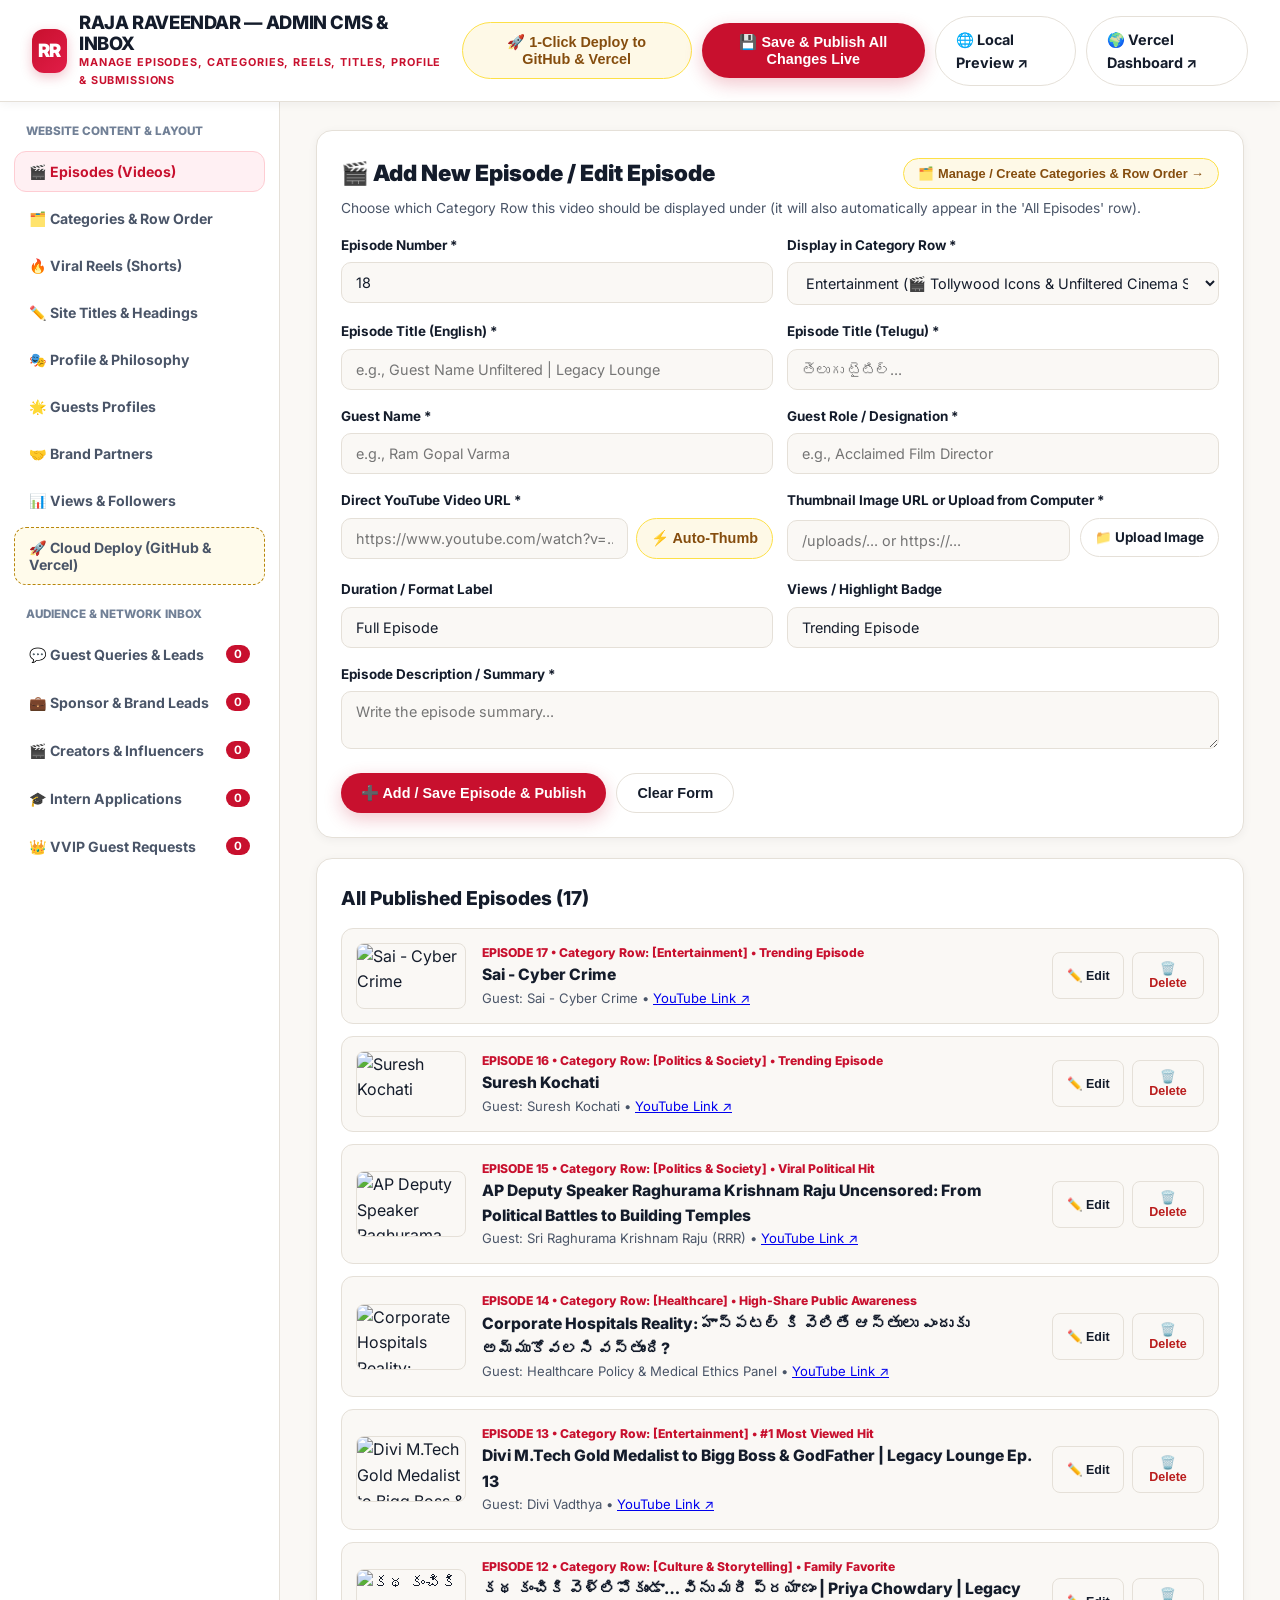
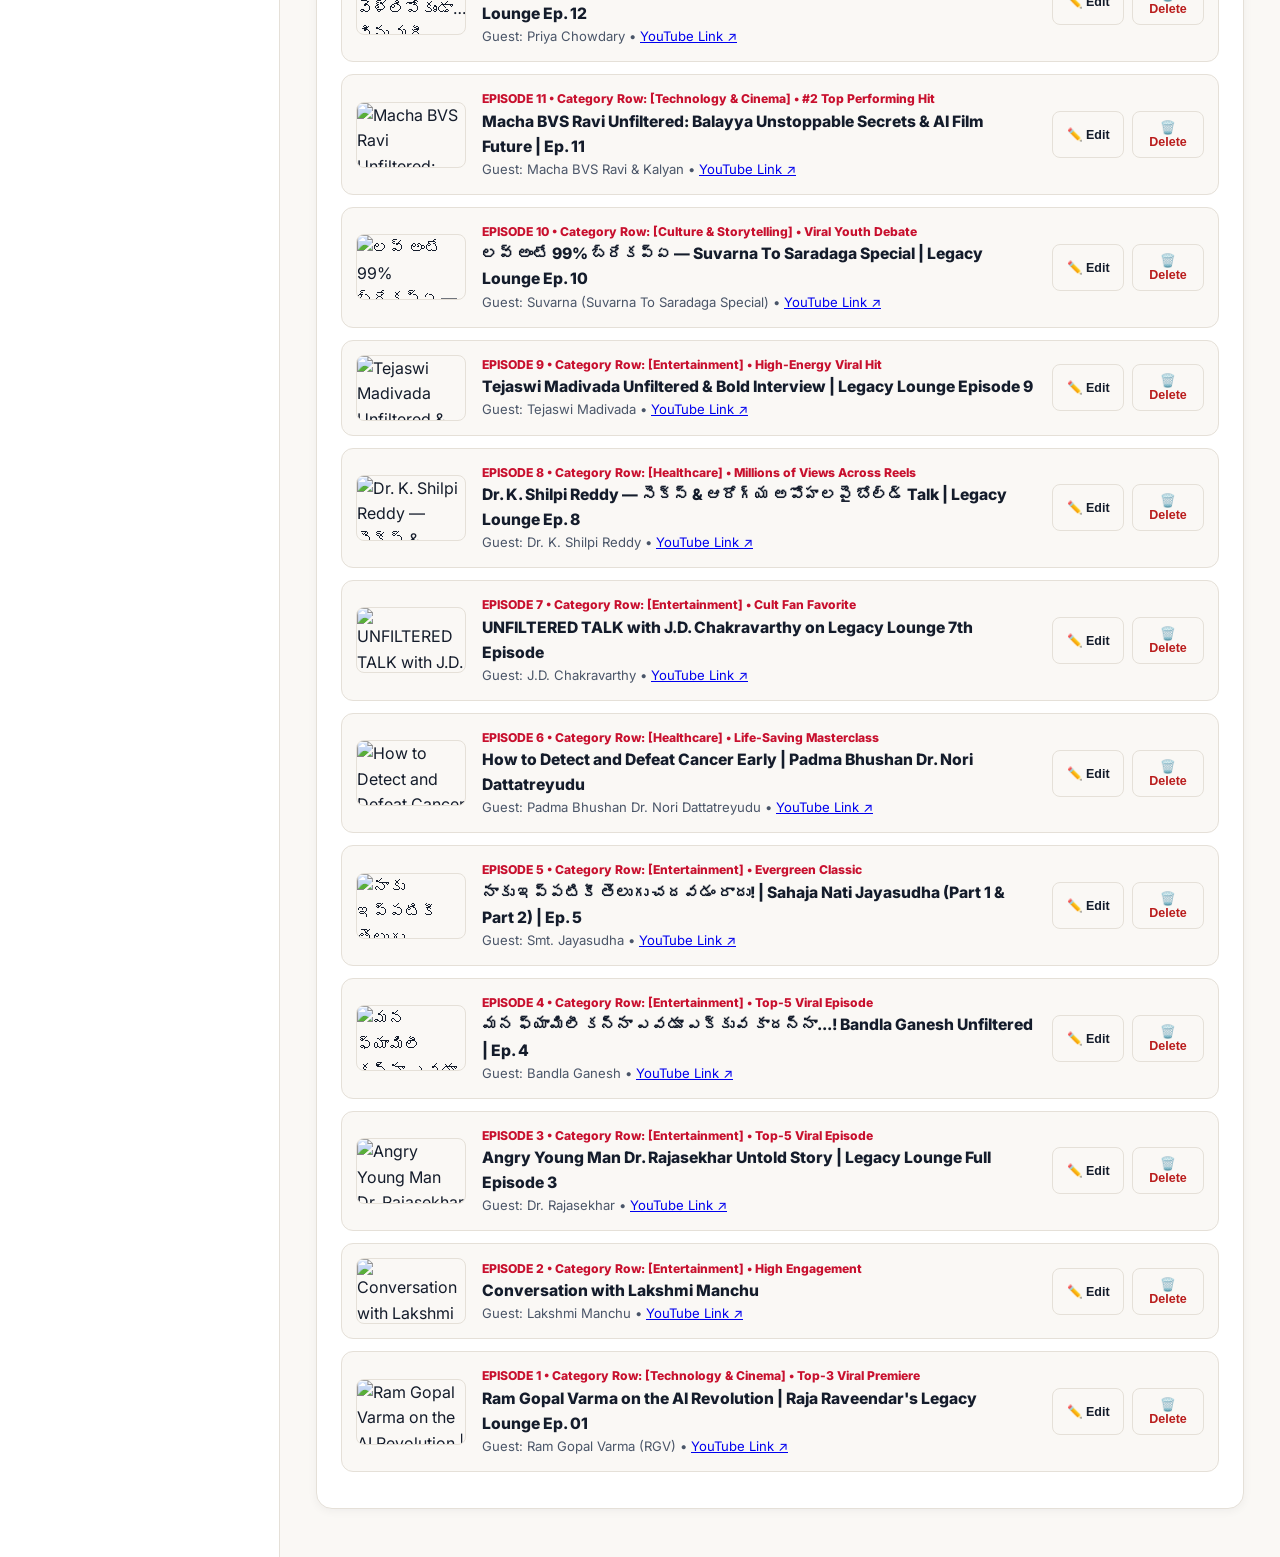
==== commit 58ffefcc: "Admin CMS Auto-Deploy Update" ====
--- a/admin.html
+++ b/admin.html
@@ -105,11 +105,17 @@
       </div>
     </div>
     <div class="nav-actions">
+      <button class="btn btn-gold" id="top-deploy-btn" onclick="triggerOneClickDeploy()">
+        🚀 1-Click Deploy to GitHub & Vercel
+      </button>
       <button class="btn btn-primary" onclick="saveAllSiteDataToBackend()">
         💾 Save & Publish All Changes Live
       </button>
       <a href="index.html" target="_blank" class="btn btn-secondary">
-        🌐 View Live Website ↗
+        🌐 Local Preview ↗
+      </a>
+      <a href="https://vercel.com/rajaraveendar/raja-u6fs" target="_blank" class="btn btn-secondary">
+        🌍 Vercel Dashboard ↗
       </a>
     </div>
   </header>
@@ -144,6 +150,9 @@
       <button class="admin-nav-btn" data-tab="stats" onclick="switchAdminTab('stats')">
         <span>📊 Views & Followers</span>
       </button>
+      <button class="admin-nav-btn" data-tab="deploy" onclick="switchAdminTab('deploy')" style="border:1px dashed var(--accent-gold); background:#FFFBEB;">
+        <span>🚀 Cloud Deploy (GitHub & Vercel)</span>
+      </button>
 
       <div style="font-size:0.73rem; font-weight:800; color:var(--text-muted); padding:14px 12px 4px; text-transform:uppercase;">
         Audience & Network Inbox
@@ -268,12 +277,56 @@
         });
         const json = await res.json();
         if (json.ok) {
-          showToast("✅ Published! All changes are now live on the main website.");
+          if (json.deploy && json.deploy.ok) {
+            showToast("🚀 Saved Locally AND Auto-Deployed to GitHub & Live Vercel!");
+          } else if (json.deploy && json.deploy.needsAuth) {
+            showToast("✅ Saved locally! Connect GitHub once in 🚀 Cloud Deploy tab for live Vercel push.");
+          } else {
+            showToast("✅ Published locally! Click '🚀 1-Click Deploy' to push to GitHub & Vercel.");
+          }
         } else {
           showToast("❌ Error saving: " + json.error);
         }
       } catch (err) {
         showToast("❌ Could not connect to server.py.");
+      }
+    }
+
+    async function triggerOneClickDeploy() {
+      const btn = document.getElementById("top-deploy-btn");
+      const origText = btn ? btn.innerHTML : "🚀 1-Click Deploy to GitHub & Vercel";
+      if (btn) {
+        btn.disabled = true;
+        btn.innerHTML = "⏳ Deploying to GitHub & Vercel...";
+      }
+      try {
+        // First ensure latest in-memory data is written to disk
+        await fetch("/api/admin/save-data", {
+          method: "POST",
+          headers: { "Content-Type": "application/json" },
+          body: JSON.stringify({ data: window.RR_DATA })
+        });
+
+        const res = await fetch("/api/deploy/push", {
+          method: "POST",
+          headers: { "Content-Type": "application/json" },
+          body: JSON.stringify({ commitMessage: "1-Click Admin CMS Deploy to GitHub & Vercel" })
+        });
+        const json = await res.json();
+        if (json.ok) {
+          showToast("🎉 " + json.message);
+          if (currentTab === "deploy") renderCurrentTab();
+        } else {
+          showToast("⚠️ " + (json.message || json.error));
+          switchAdminTab("deploy");
+        }
+      } catch (err) {
+        showToast("❌ Deploy error: " + err.message);
+      } finally {
+        if (btn) {
+          btn.disabled = false;
+          btn.innerHTML = origText;
+        }
       }
     }
 
@@ -334,6 +387,7 @@
       if (currentTab === "guests") return renderGuestsCMS(panel);
       if (currentTab === "sponsors") return renderSponsorsCMS(panel);
       if (currentTab === "stats") return renderStatsCMS(panel);
+      if (currentTab === "deploy") return renderDeployCMS(panel);
       if (currentTab.startsWith("inbox-")) return renderInboxTab(panel, currentTab);
     }
 
@@ -1384,6 +1438,165 @@
     }
 
     // ========================================================================
+    // TAB 8B: 1-CLICK CLOUD DEPLOY (GITHUB & VERCEL)
+    // ========================================================================
+    async function renderDeployCMS(panel) {
+      panel.innerHTML = `<div class="cms-card"><p>Loading Cloud Deploy status...</p></div>`;
+      try {
+        const res = await fetch("/api/deploy/status");
+        const json = await res.json();
+        const cfg = json.config || {};
+        const git = json.git || { pendingChangesCount: 0, pendingFiles: [], uploadsCount: 0 };
+
+        panel.innerHTML = `
+          <div class="cms-card" style="border:2px solid var(--accent-gold);">
+            <div style="display:flex; justify-content:space-between; align-items:flex-start; flex-wrap:wrap; gap:14px; margin-bottom:16px;">
+              <div>
+                <span class="pill-badge pill-gold">CONNECTED TO GITHUB & VERCEL</span>
+                <h2 style="font-size:1.5rem; font-weight:900; margin-top:6px;">🚀 1-Click Auto-Deploy to GitHub & Live Vercel</h2>
+                <p style="font-size:0.88rem; color:var(--text-secondary); margin-top:4px;">
+                  Every time you click <strong>🚀 1-Click Deploy</strong> (or Save), this CMS commits your episodes, reels, guest profiles, and all <strong>${git.uploadsCount} uploaded photos in <code>uploads/</code></strong> directly to <code>rajaraveendartalks/raja</code>, which automatically updates your live Vercel website!
+                </p>
+              </div>
+              <button class="btn btn-primary" style="font-size:1rem; padding:12px 22px;" onclick="triggerOneClickDeploy()">
+                🚀 Push All Changes & Photos to Live Vercel Now
+              </button>
+            </div>
+
+            <!-- Live Status Banner -->
+            <div style="background:var(--bg-primary); border:1px solid var(--border-light); border-radius:12px; padding:16px; margin-bottom:20px; display:grid; grid-template-columns: repeat(auto-fit, minmax(220px, 1fr)); gap:14px;">
+              <div>
+                <div style="font-size:0.75rem; font-weight:800; color:var(--text-muted); text-transform:uppercase;">GitHub Repository</div>
+                <a href="https://github.com/rajaraveendartalks/raja" target="_blank" style="font-weight:800; color:var(--accent-crimson); text-decoration:underline;">
+                  github.com/rajaraveendartalks/raja ↗
+                </a>
+              </div>
+              <div>
+                <div style="font-size:0.75rem; font-weight:800; color:var(--text-muted); text-transform:uppercase;">Vercel Project</div>
+                <a href="${cfg.vercelDashboardUrl || "https://vercel.com/rajaraveendar/raja-u6fs"}" target="_blank" style="font-weight:800; color:var(--accent-crimson); text-decoration:underline;">
+                  vercel.com/rajaraveendar/raja-u6fs ↗
+                </a>
+              </div>
+              <div>
+                <div style="font-size:0.75rem; font-weight:800; color:var(--text-muted); text-transform:uppercase;">Uploaded Media Ready</div>
+                <div style="font-weight:800; color:var(--text-primary);">📸 ${git.uploadsCount} Photos in <code>uploads/</code></div>
+              </div>
+              <div>
+                <div style="font-size:0.75rem; font-weight:800; color:var(--text-muted); text-transform:uppercase;">Last Deploy Status</div>
+                <div style="font-weight:700; font-size:0.84rem; color:var(--text-primary);">${cfg.lastDeployStatus || "Ready to deploy"}</div>
+              </div>
+            </div>
+
+            <!-- One-Time GitHub Connection Setup -->
+            <div style="background:#FFFBEB; border:1px solid #FDE68A; border-radius:14px; padding:18px; margin-bottom:20px;">
+              <h3 style="font-size:1.05rem; font-weight:900; margin-bottom:6px; color:#92400E;">
+                🔑 One-Time GitHub Authorization (Choose Either Method)
+              </h3>
+              <p style="font-size:0.85rem; color:#78350F; margin-bottom:14px;">
+                To allow your local computer to push directly to <code>https://github.com/rajaraveendartalks/raja</code> without manual file uploads, connect your <strong>rajaraveendartalks</strong> GitHub account once using <strong>Method A</strong> or <strong>Method B</strong> below:
+              </p>
+
+              <div class="dual-forms-grid" style="gap:16px;">
+                <!-- Method A: 1-Click Browser Login -->
+                <div style="background:#FFFFFF; padding:16px; border-radius:12px; border:1px solid var(--border-light);">
+                  <div style="font-weight:800; font-size:0.92rem; margin-bottom:6px;">Method A: 1-Click Browser Login</div>
+                  <p style="font-size:0.82rem; color:var(--text-secondary); margin-bottom:12px;">
+                    Opens a tab in your web browser where you are signed into <strong>rajaraveendartalks</strong>. Just click <strong>"Authorize"</strong> and you're done!
+                  </p>
+                  <button type="button" class="btn btn-gold" style="width:100%;" onclick="startGithubBrowserLogin()">
+                    🌐 Authorize GitHub in Browser
+                  </button>
+                </div>
+
+                <!-- Method B: Personal Access Token -->
+                <div style="background:#FFFFFF; padding:16px; border-radius:12px; border:1px solid var(--border-light);">
+                  <div style="font-weight:800; font-size:0.92rem; margin-bottom:6px;">
+                    Method B: GitHub Personal Access Token ${cfg.hasGithubToken ? '<span class="pill-badge pill-crimson">✅ SAVED</span>' : ""}
+                  </div>
+                  <p style="font-size:0.8rem; color:var(--text-secondary); margin-bottom:8px;">
+                    Create a token at <a href="https://github.com/settings/tokens/new?scopes=repo&description=RajaRaveendarCMS" target="_blank" style="color:var(--accent-crimson); font-weight:700; text-decoration:underline;">GitHub Tokens (repo scope) ↗</a> and paste it below (saved strictly on your PC in <code>.deploy_config.json</code>, never uploaded):
+                  </p>
+                  <div style="display:flex; gap:8px;">
+                    <input type="password" id="dep-token" class="form-control" placeholder="${cfg.hasGithubToken ? "•••••••••••••••• (Token Saved)" : "Paste ghp_... token here"}" />
+                    <button type="button" class="btn btn-primary" style="white-space:nowrap; padding:8px 14px;" onclick="saveDeployConfigForm(true)">
+                      💾 Save & Deploy
+                    </button>
+                  </div>
+                </div>
+              </div>
+            </div>
+
+            <!-- Repository & Auto-Deploy Settings -->
+            <form onsubmit="event.preventDefault(); saveDeployConfigForm(false);">
+              <div class="dual-forms-grid" style="gap:14px;">
+                <div class="form-group">
+                  <label>GitHub Repository URL</label>
+                  <input type="text" id="dep-repo" class="form-control" value="${cfg.repoUrl || "https://github.com/rajaraveendartalks/raja.git"}" required />
+                </div>
+                <div class="form-group">
+                  <label>Target Branch</label>
+                  <input type="text" id="dep-branch" class="form-control" value="${cfg.branch || "main"}" required />
+                </div>
+              </div>
+              <div class="form-group" style="display:flex; align-items:center; gap:10px;">
+                <input type="checkbox" id="dep-auto" style="width:18px; height:18px; accent-color:var(--accent-crimson);" ${cfg.autoDeployOnSave ? "checked" : ""} />
+                <label for="dep-auto" style="margin:0; font-size:0.9rem; cursor:pointer;">
+                  <strong>Auto-Deploy on Save:</strong> Automatically push to GitHub & trigger Vercel deployment every time I click Save in any CMS tab
+                </label>
+              </div>
+              <button type="submit" class="btn btn-secondary">💾 Save Cloud Deploy Preferences</button>
+            </form>
+          </div>
+        `;
+      } catch (e) {
+        panel.innerHTML = `<div class="cms-card"><p>Error loading Cloud Deploy settings: ${e.message}</p></div>`;
+      }
+    }
+
+    async function startGithubBrowserLogin() {
+      try {
+        const res = await fetch("/api/deploy/github-browser-login", {
+          method: "POST",
+          headers: { "Content-Type": "application/json" },
+          body: JSON.stringify({})
+        });
+        const json = await res.json();
+        showToast(json.message || "Opened GitHub browser login!");
+      } catch (e) {
+        showToast("❌ Could not launch browser login: " + e.message);
+      }
+    }
+
+    async function saveDeployConfigForm(andDeployNow) {
+      const tokenEl = document.getElementById("dep-token");
+      const repoEl = document.getElementById("dep-repo");
+      const branchEl = document.getElementById("dep-branch");
+      const autoEl = document.getElementById("dep-auto");
+
+      const payload = {
+        repoUrl: repoEl ? repoEl.value.trim() : "https://github.com/rajaraveendartalks/raja.git",
+        branch: branchEl ? branchEl.value.trim() : "main",
+        autoDeployOnSave: autoEl ? autoEl.checked : true
+      };
+      if (tokenEl && tokenEl.value.trim()) {
+        payload.githubToken = tokenEl.value.trim();
+      }
+
+      await fetch("/api/deploy/config", {
+        method: "POST",
+        headers: { "Content-Type": "application/json" },
+        body: JSON.stringify(payload)
+      });
+      showToast("✅ Cloud Deploy configuration saved!");
+
+      if (andDeployNow) {
+        await triggerOneClickDeploy();
+      } else {
+        renderCurrentTab();
+      }
+    }
+
+    // ========================================================================
     // TAB 9: AUDIENCE & NETWORK INBOX TABS
     // ========================================================================
     function renderInboxTab(panel, tabKey) {
